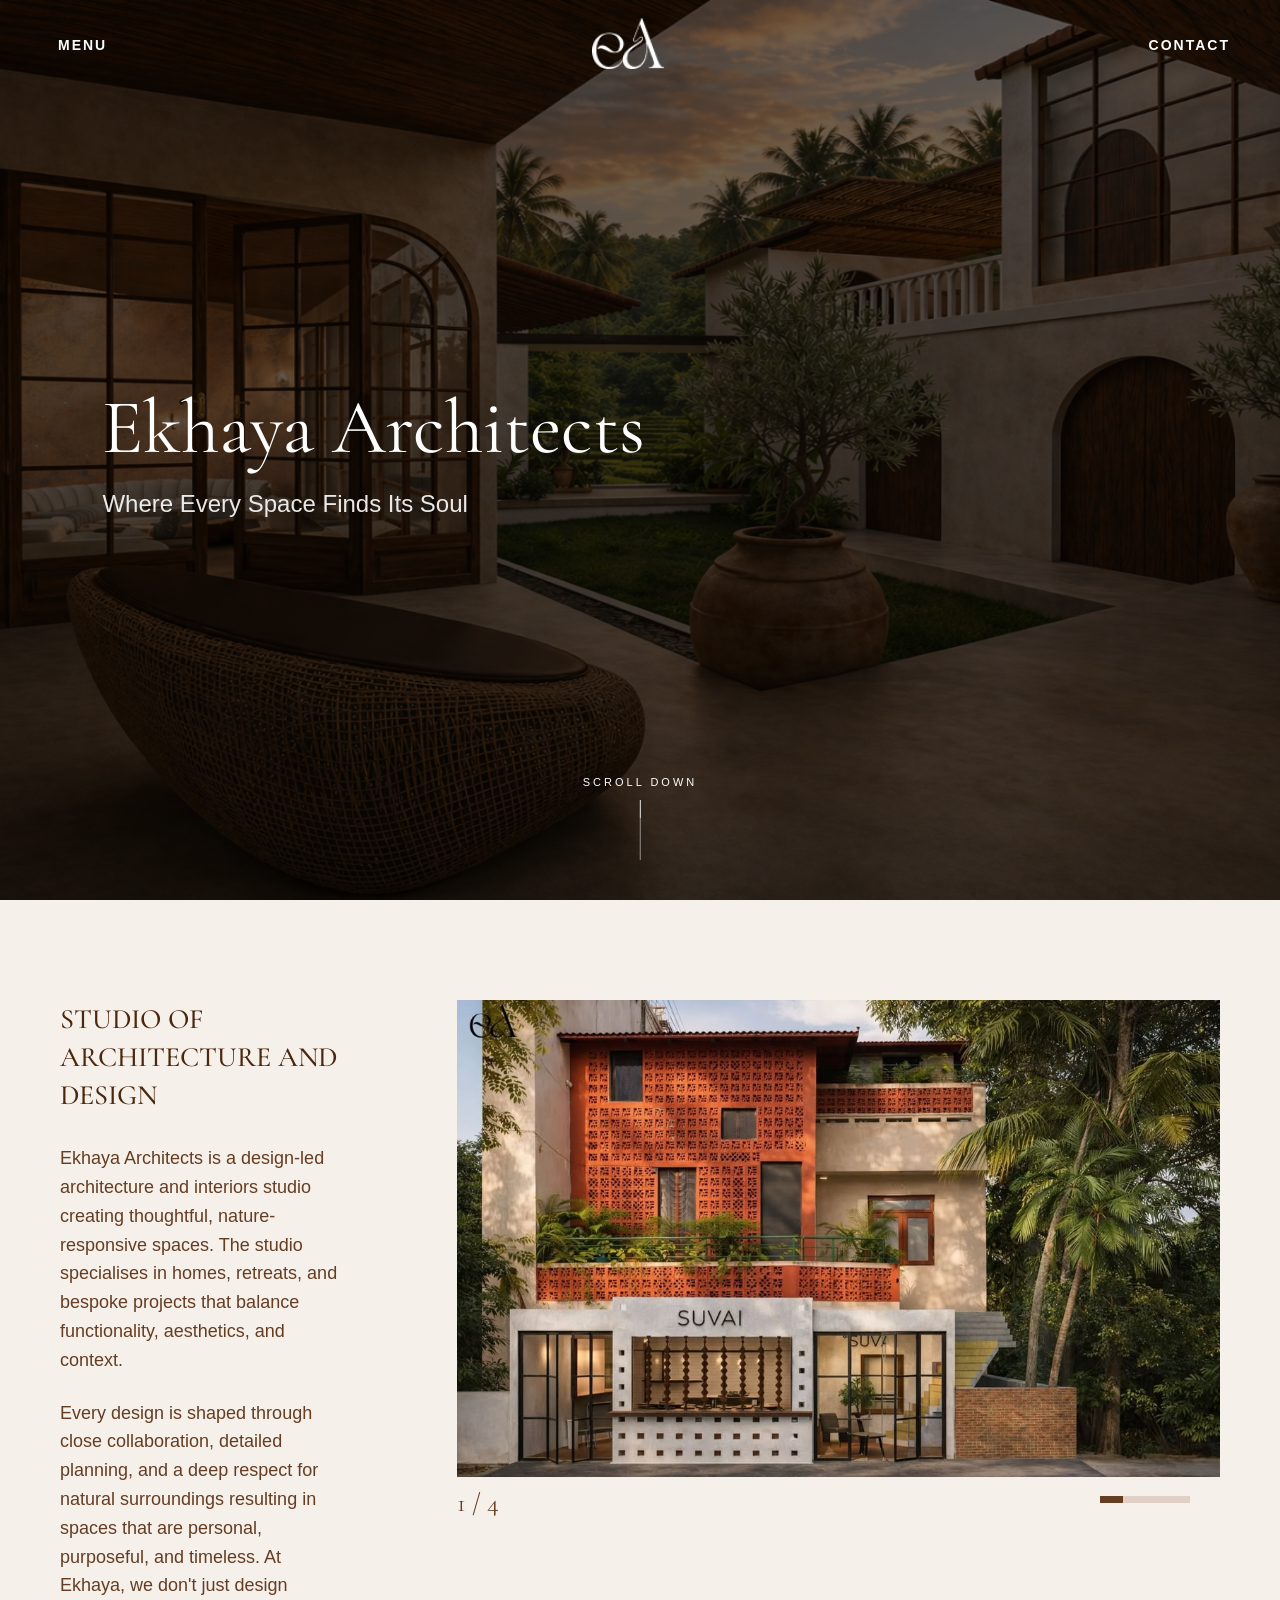
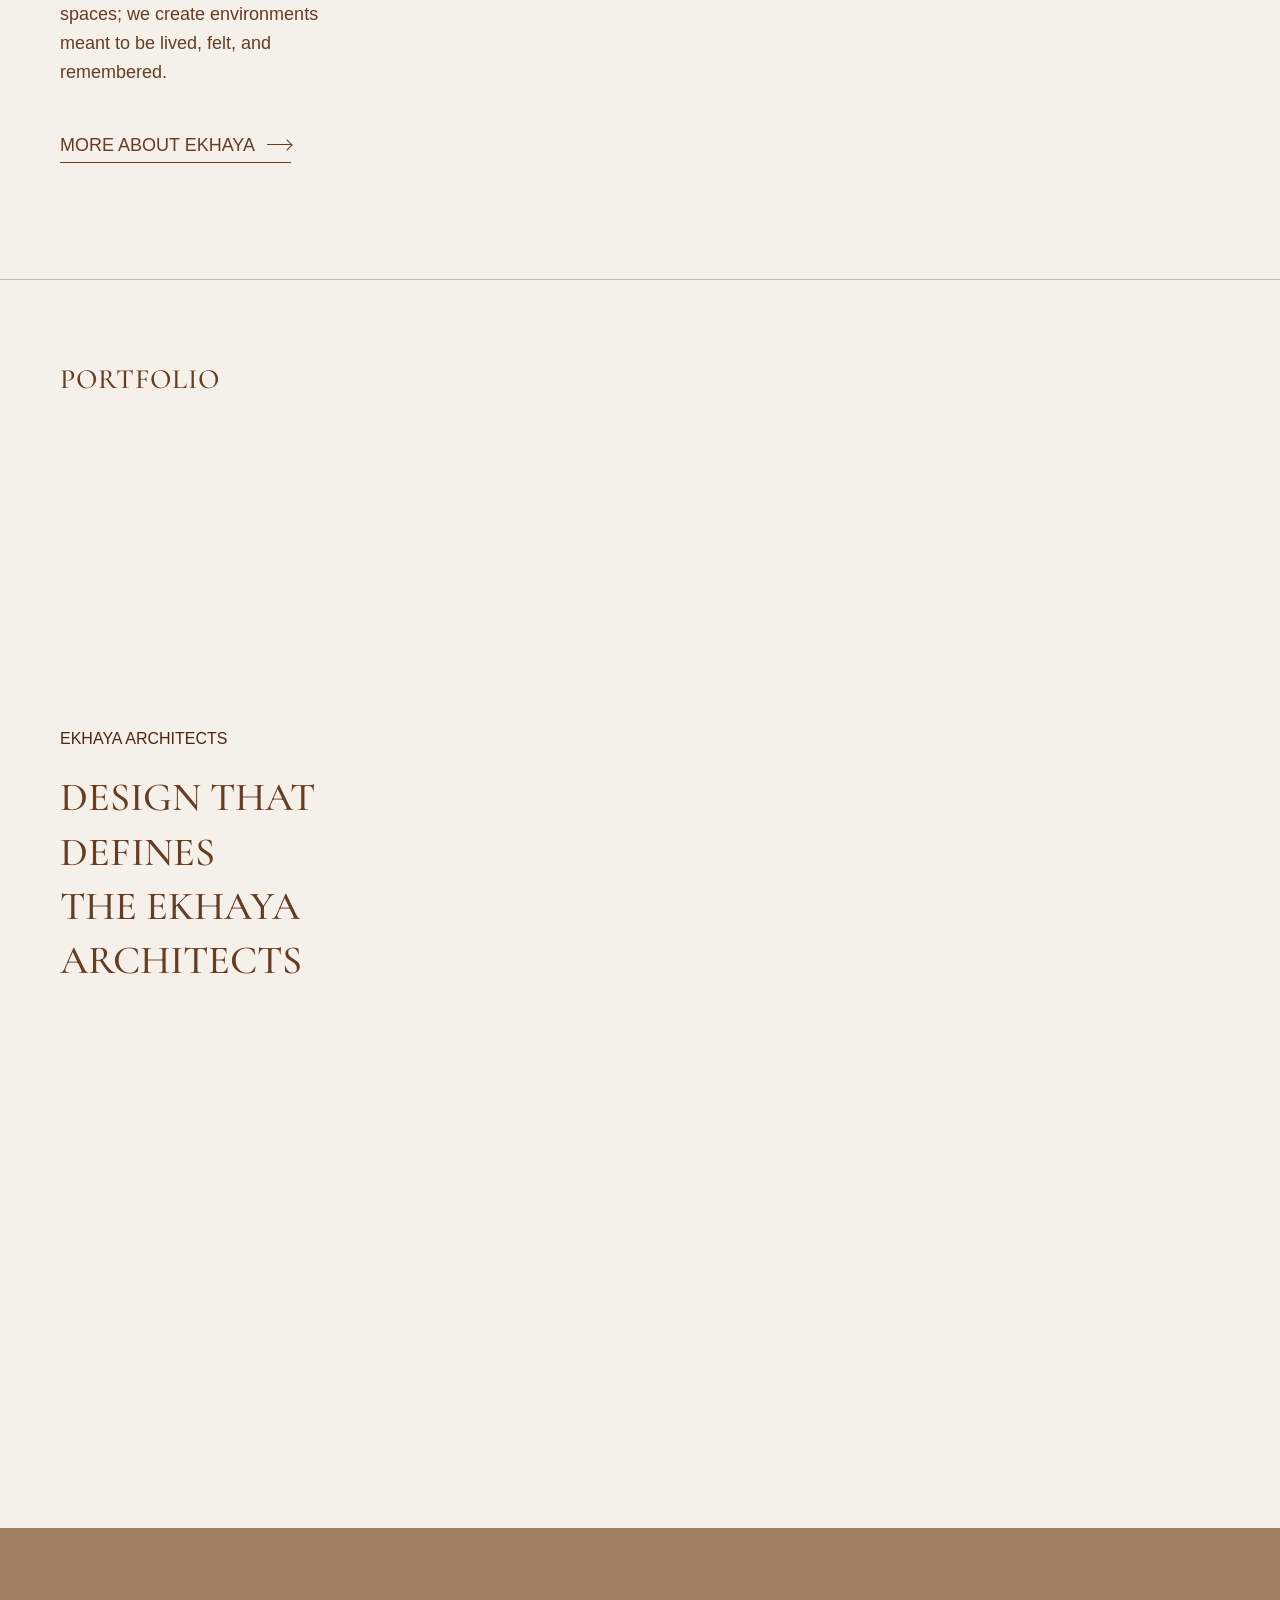
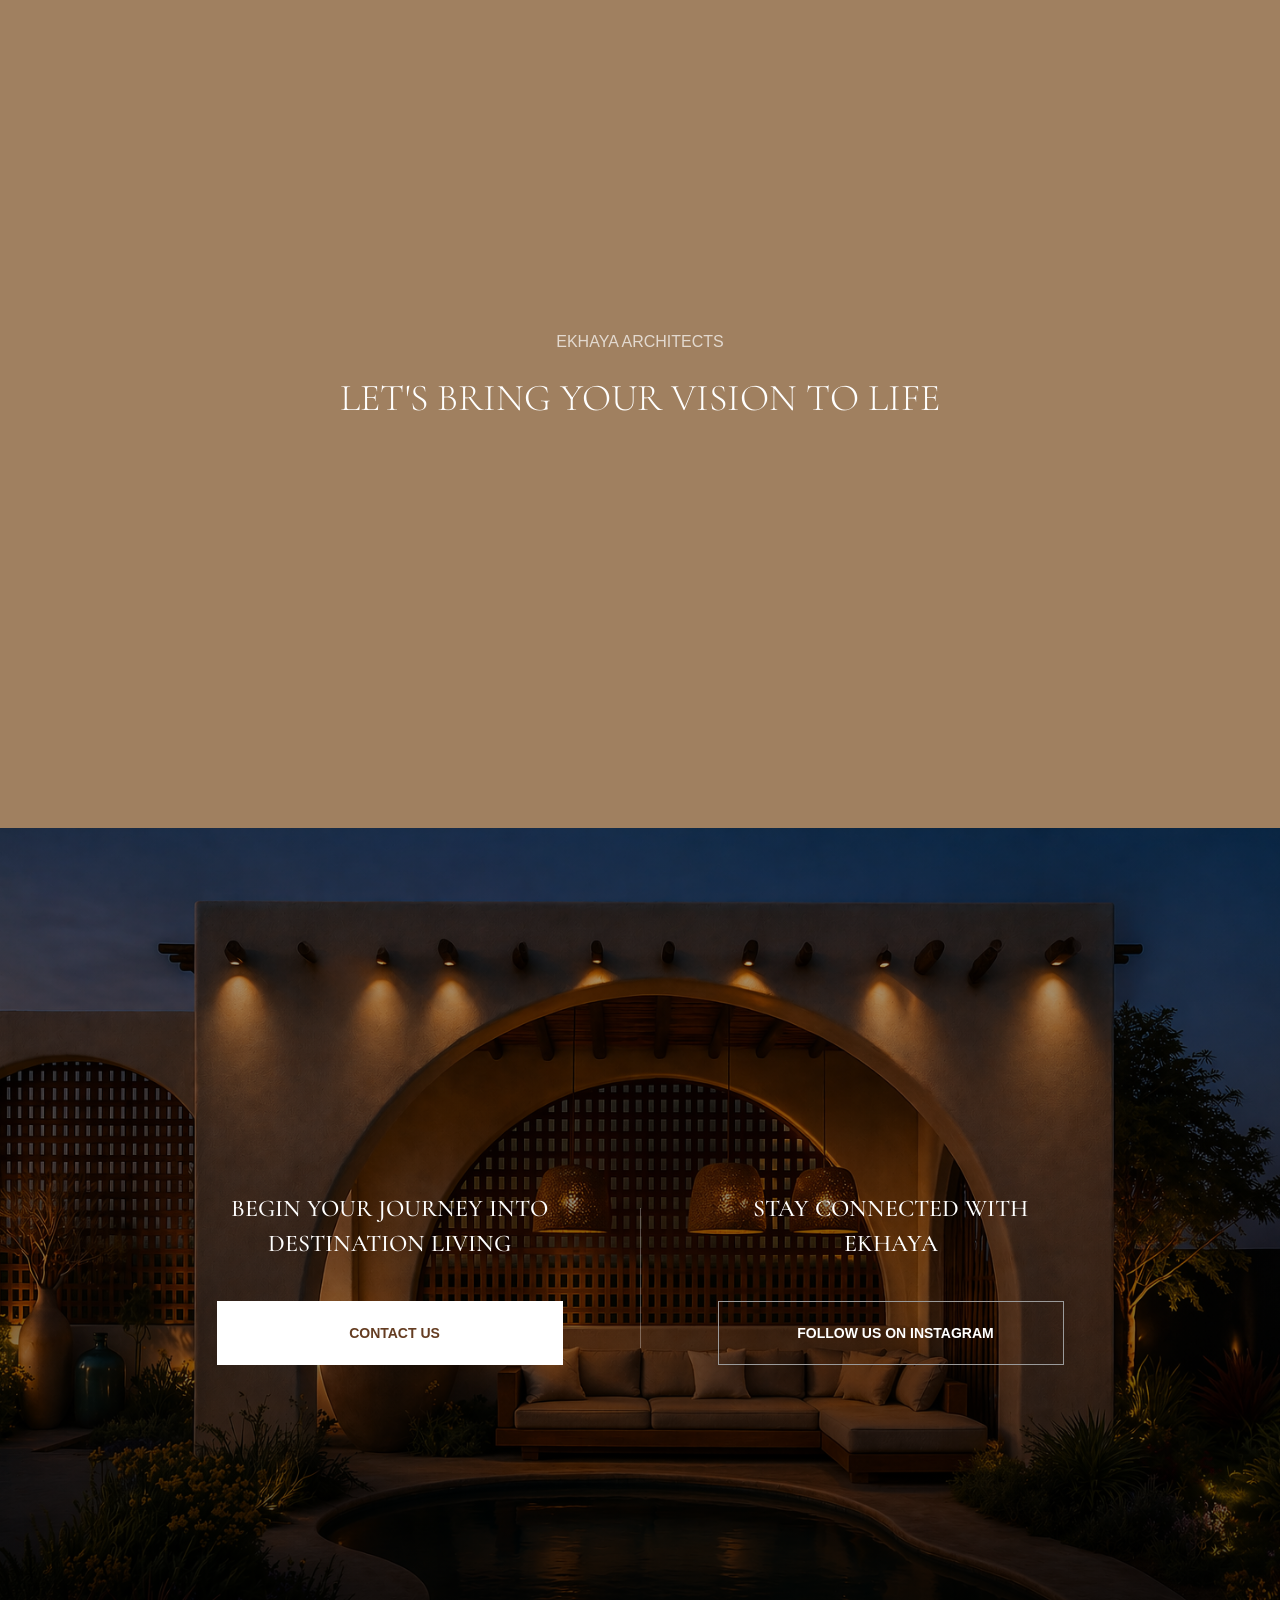
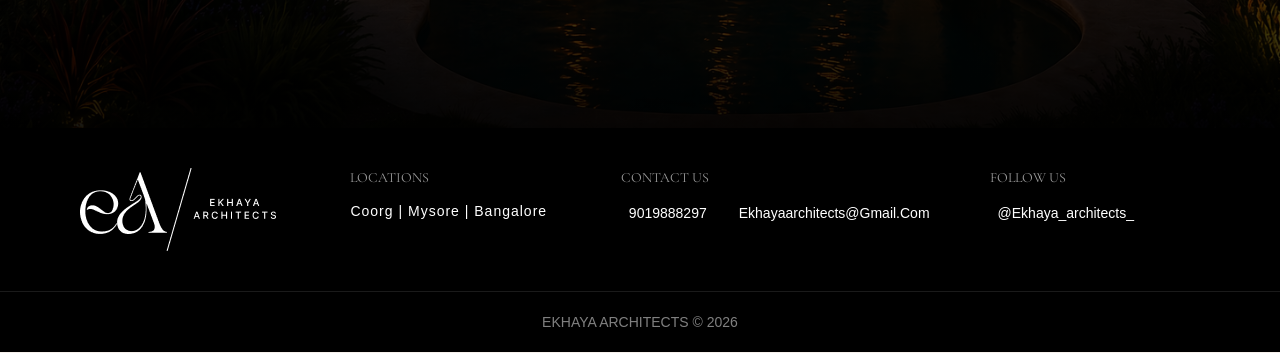
==== index.html @ 720be9b8 "QA fixes" ====
<!DOCTYPE html>
<html lang="en">
<head>
    <meta charset="UTF-8">
    <meta name="viewport" content="width=device-width, initial-scale=1.0">
    <title>Ekhaya Architects</title>
    <link rel="icon" type="image/x-icon" href="./images/favicon.ico">
    <link rel="stylesheet" href="./css/style.css">
    <link href="https://fonts.googleapis.com/css2?family=Cormorant+Garamond:wght@300;400;500;600&family=Inter:wght@300;400;500&display=swap" rel="stylesheet">
    <script src="https://cdnjs.cloudflare.com/ajax/libs/gsap/3.12.5/gsap.min.js"></script>
    <script src="https://cdnjs.cloudflare.com/ajax/libs/gsap/3.12.5/ScrollTrigger.min.js"></script>
    <link
  rel="stylesheet"
  href="https://cdn.jsdelivr.net/npm/@phosphor-icons/web@2.1.1/src/light/style.css"
/>
        <link
      rel="stylesheet"
      type="text/css"
      href="https://cdn.jsdelivr.net/npm/@phosphor-icons/web@2.1.1/src/regular/style.css"
    />
    <link
      rel="stylesheet"
      type="text/css"
      href="https://cdn.jsdelivr.net/npm/@phosphor-icons/web@2.1.1/src/fill/style.css"
    />
</head>
<body>
    <!-- Loader -->
    <div id="loader">
        <img src="./images/Logobig.png" alt="Ekhaya Architects" class="logo-main">
        <div class="loader-counter">0%</div>
    </div>

    <!-- Navbar -->
    <header class="navbar">
        <button type="button" class="menu-btn">
            <i class="ph ph-list"></i>
            MENU
        </button>
        <a href="./index.html">
        <img src="./images/Logosmall.png" alt="Ekhaya Architects" class="logo" id="navbarLogo">
        </a>
        <button type="button" class="contact-btn">
            <i class="ph ph-envelope-simple contact-icon"></i>
            <span class="contact-text">CONTACT</span>
        </button>
    </header>

    <!-- Menu panel -->
    <aside class="panel panel--menu" id="menuPanel">

        <button type="button" class="panel-close" aria-label="Close menu"><i class="ph ph-x"></i></button>
        <nav>
            <a href="index.html">Home</a>
            <a href="about.html">About</a>
            <!-- <a href="projects.html">Projects</a> -->
            <a href="services.html">Services</a> 
            <!-- <a href="#contact">Contact</a> -->
        </nav>
        <div class="menu-footer">
            <p class="menu-social">FOLLOW US ON INSTAGRAM @Ekhaya_architects_</p>
            <p class="menu-tagline">Design That Defines</p>
        </div>
    </aside>

    <!-- Section 1: Hero -->
    <section id="hero" class="hero">
        <img src="./images/bg.png" alt="" class="hero-image">
        <div class="overlay"></div>
        <div class="hero-content">
            <h1 class="hero-title">Ekhaya Architects</h1>
            <p class="hero-subtitle">
                <span class="hero-where">Where</span>
                <span class="hero-rotating-container">
                    <span class="hero-rotating-wrapper">
                        <span class="hero-rotating-text">Every Space Finds Its Soul</span>
                        <span class="hero-rotating-text">Nature Meets Design</span>
                        <span class="hero-rotating-text">Function Inspires Beauty</span>
                        <span class="hero-rotating-text">Every Space Finds Its Soul</span>
                    </span>
                </span>
            </p>
        </div>
        <div class="scroll-down">
            <span>SCROLL DOWN</span>
            <div class="scroll-line"></div>
        </div>
    </section>

    <!-- Section 2: About / Studio -->
    <section id="about" class="about-section">
        <div class="about-container">
            <div class="about-left">
                <span class="section-label">Studio of Architecture and Design</span>
                <p class="about-text">
                    Ekhaya Architects is a design-led architecture and interiors studio creating thoughtful, nature-responsive spaces. The studio specialises in homes, retreats, and bespoke projects that balance functionality, aesthetics, and context.
                </p>
                <p class="about-text">
                    Every design is shaped through close collaboration, detailed planning, and a deep respect for natural surroundings resulting in spaces that are personal, purposeful, and timeless. At Ekhaya, we don't just design spaces; we create environments meant to be lived, felt, and remembered.
                </p>
                <a href="./about.html" class="about-link">
                    More About Ekhaya
                    <span class="arrow"></span>
                </a>
            </div>
            <div class="about-right">
                <section class="gallery">

    <div class="gallery-container">

        <button class="gallery-btn prev">
        <i class="ph ph-arrow-left"></i>
        </button>

        <div class="gallery-track">

            <img src="./images/studio.jpg" class="gallery-image active">

            <img src="./images/hatti.png" class="gallery-image">

            <img src="./images/river.png" class="gallery-image">

            <img src="./images/bg.png" class="gallery-image">

        </div>

        <button class="gallery-btn next">
        <i class="ph ph-arrow-right"></i>
        </button>

        <div class="gallery-counter">

            <span id="current">1</span>

            /

            <span id="total">4</span>

        </div>

        <div class="gallery-progress">

            <div class="gallery-progress-bar"></div>

        </div>

    </div>

</section>
            </div>
        </div>
    </section>

    <!-- Section 3: Portfolio -->
    <section class="portfolio-section" id="portfolio">
        <div class="portfolio-header">
            <h2 class="portfolio-title">PORTFOLIO</h2>
            <div class="portfolio-filters">
                <label class="filter-option">
                    <input type="radio" name="category" value="architecture" checked>
                    <span class="radio-circle"></span>
                    <span>ARCHITECTURE</span>
                </label>
                <label class="filter-option">
                    <input type="radio" name="category" value="interior">
                    <span class="radio-circle"></span>
                    <span>INTERIOR DESIGN</span>
                </label>
            </div>
        </div>

        <!-- Desktop Layout -->
        <div class="portfolio-layout" id="portfolioDesktop">
            <div class="portfolio-list" id="portfolioList">
                <!-- Projects injected via JS -->
            </div>
        </div>

        <!-- Mobile Carousel -->
        <div class="portfolio-carousel" id="portfolioCarousel">
            <div class="portfolio-carousel-container">
                <button class="portfolio-carousel-btn prev" id="portfolioPrev">&#8592;</button>
                <button class="portfolio-carousel-btn next" id="portfolioNext">&#8594;</button>
                <div class="portfolio-carousel-track" id="portfolioTrack">
                    <!-- Project images injected via JS -->
                </div>
                <!-- Counter and progress on image bottom -->
                <div class="portfolio-carousel-overlay">
                    <span class="portfolio-carousel-counter-img" id="portfolioCounterOverlay">1 / 4</span>
                    <div class="portfolio-carousel-progress-img">
                        <div class="portfolio-carousel-progress-fill" id="portfolioProgressFill"></div>
                    </div>
                </div>
            </div>

            <div class="portfolio-carousel-nav" id="portfolioCarouselNav">
                <span class="portfolio-carousel-num" id="portfolioCurrentNum">01.</span>
                <span class="portfolio-carousel-name" id="portfolioCurrentName">PROJECT GINGER</span>
                <a href="#" class="portfolio-carousel-arrow" id="portfolioDetailLink">&#8594;</a>
            </div>
        </div>
    </section>

    <!-- Desktop Center Image Preview -->
    <div class="portfolio-preview" id="portfolioPreview">
        <img src="" alt="">
    </div>


    <!-- Section 5: Team / Design That Defines -->
    <section id="team" class="team-section">
        <div class="team-container">
            <div class="team-video">
                <video id="teamVideo" loop playsinline>
                    <source src="./images/EA WORK DAY.mp4" type="video/mp4">
                </video>
            </div>
            <div class="team-content">
                <span class="section-label-small">Ekhaya Architects</span>
                <h2 class="team-title">Design That Defines<br>The Ekhaya Architects</h2>
            </div>
        </div>
    </section>

    <!-- Section 6: CTA Section -->
    <div class="cta-wrap" data-scroll-section style="background-color: rgb(160, 128, 96)">
        <section id="cta" class="cta-section" data-scroll data-scroll-speed="2">
            <div class="cta-container">
                <span class="cta-label">EKHAYA ARCHITECTS</span>
                <h2 class="cta-title">Let's Bring Your Vision to Life</h2>
            </div>
        </section>
    </div>

    <!-- Section 7: Footer / Contact -->
    <section id="contact" class="footer-section">
        <div class="footer-hero">
            <img src="./images/footerbg.png" alt="" class="footer-bg">
            <div class="footer-overlay"></div>
            <div class="footer-content">
                <div class="footer-cta-left">
                    <p>BEGIN YOUR JOURNEY INTO DESTINATION LIVING</p>
                    <button class="footer-btn footer-btn--light contact-trigger"><i class="ph ph-phone"></i>CONTACT US</button>
                </div>
                <div class="footer-separator"></div>
                <div class="footer-cta-right">
                    <p>STAY CONNECTED WITH <br>EKHAYA</p>
                    <a href="https://instagram.com" target="_blank" class="footer-btn footer-btn--outline">
                    <i class="ph ph-instagram-logo"></i> FOLLOW US ON INSTAGRAM
                    </a>
                </div>
            </div>
        </div>
        <div class="footer-info">
            <div class="footer-logo">
                <img src="./images/footer-logo.png" alt="Ekhaya Architects">
            </div>
            <div class="footer-locations">
                <span class="footer-label">LOCATIONS</span>
                <p>Coorg | Mysore | Bangalore</p>
            </div>
            <div class="footer-contact">
                <span class="footer-label">CONTACT US</span>
                <div class="contact-details">
                    <p><i class="ph ph-phone"></i> 9019888297</p>
                    <p><i class="ph ph-mailbox"></i> Ekhayaarchitects@Gmail.Com</p>
                </div>
            </div>
            <div class="footer-social">
                <span class="footer-label">FOLLOW US</span>
                <a href="https://instagram.com" target="_blank"><i class="ph ph-instagram-logo"></i>@Ekhaya_architects_</a>
            </div>
        </div>
        <div class="footer-bottom">
            <p>EKHAYA ARCHITECTS © 2026</p>
        </div>
    </section>

    <!-- Back to Top Button -->
    <button id="backToTop" class="back-to-top" aria-label="Back to top">
        <svg width="20" height="20" viewBox="0 0 24 24" fill="none" stroke="currentColor" stroke-width="2">
            <path d="M18 15l-6-6-6 6"/>
        </svg>
    </button>

    <!-- Contact panel -->
    <aside class="panel panel--contact" id="contactPanel">
        <div class="contact-header">
            <h2>LET'S TALK?</h2>
            <button type="button" class="panel-close" aria-label="Close contact form">✕</button>
        </div>

        <a href="https://wa.me/919018888297" class="btn btn--whatsapp" target="_blank" rel="noopener noreferrer">
            <svg width="20" height="20" viewBox="0 0 24 24" fill="currentColor" aria-hidden="true">
                <path d="M17.472 14.382c-.297-.149-1.758-.867-2.03-.967-.273-.099-.471-.148-.67.15-.197.297-.767.966-.94 1.164-.173.199-.347.223-.644.075-.297-.15-1.255-.463-2.39-1.475-.883-.788-1.48-1.761-1.653-2.059-.173-.297-.018-.458.13-.606.134-.133.298-.347.446-.52.149-.174.198-.298.298-.497.099-.198.05-.371-.025-.52-.075-.149-.669-1.612-.916-2.207-.242-.579-.487-.5-.669-.51-.173-.008-.371-.01-.57-.01-.198 0-.52.074-.792.372-.272.297-1.04 1.016-1.04 2.479 0 1.462 1.065 2.875 1.213 3.074.149.198 2.096 3.2 5.077 4.487.709.306 1.262.489 1.694.625.712.227 1.36.195 1.871.118.571-.085 1.758-.719 2.006-1.413.248-.694.248-1.289.173-1.413-.074-.124-.272-.198-.57-.347m-5.421 7.403h-.004a9.87 9.87 0 01-5.031-1.378l-.361-.214-3.741.982.998-3.648-.235-.374a9.86 9.86 0 01-1.51-5.26c.001-5.45 4.436-9.884 9.888-9.884 2.64 0 5.122 1.03 6.988 2.898a9.825 9.825 0 012.893 6.994c-.003 5.45-4.435 9.884-9.885 9.884m8.413-18.297A11.815 11.815 0 0012.05 0C5.495 0 .16 5.335.157 11.892c0 2.096.547 4.142 1.588 5.945L.057 24l6.305-1.654a11.882 11.882 0 005.683 1.448h.005c6.554 0 11.89-5.335 11.893-11.893a11.821 11.821 0 00-3.48-8.413z"/>
            </svg>
            CONNECT ON WHATSAPP
        </a>

        <div class="or-divider"><span>or</span></div>

        <form id="contactForm">
            <div class="form-row form-row--2">
                <div class="form-field">
                    <label for="name">NAME<span class="required">*</span></label>
                    <input type="text" id="name" name="name" placeholder="ENTER YOUR NAME HERE" required>
                </div>
                <div class="form-field">
                    <label for="phone">PHONE<span class="required">*</span></label>
                    <div class="phone-input">
                        <span class="phone-code">+91</span>
                        <input type="tel" id="phone" name="phone" placeholder="ENTER HERE" required>
                    </div>
                    <p class="spam-note">Don't worry we don't spam</p>
                </div>
            </div>

            <div class="form-row form-row--2">
                <div class="form-field">
                    <label for="service">SELECT SERVICE<span class="required">*</span></label>
                    <select id="service" name="service" required>
                        <option value="">SELECT</option>
                        <option value="Interior Design">Interior Design</option>
                        <option value="Exterior Design">Exterior Design</option>
                        <option value="Both">Both</option>
                    </select>
                </div>
                <div class="form-field">
                    <label for="activity">ACTIVITY<span class="required">*</span></label>
                    <select id="activity" name="activity" required>
                        <option value="">SELECT</option>
                        <option value="New">New</option>
                        <option value="Renovation">Renovation</option>
                        <option value="Both">Both</option>
                    </select>
                </div>
            </div>

            <div class="form-field">
                <label for="email">EMAIL</label>
                <input type="email" id="email" name="email" placeholder="ENTER HERE">
            </div>

            <div class="form-field">
                <label for="comment">COMMENT <span class="optional">(OPTIONAL)</span></label>
                <textarea id="comment" name="comment" placeholder="ENTER HERE" rows="4"></textarea>
            </div>

            <button type="submit" class="btn btn--submit">
                SEND REQUEST <span aria-hidden="true">→</span>
            </button>
        </form>

        <div class="privacy-notice">
            <svg width="16" height="16" viewBox="0 0 24 24" fill="none" stroke="currentColor" stroke-width="2" aria-hidden="true">
                <rect x="3" y="11" width="18" height="11" rx="2" ry="2"/>
                <path d="M7 11V7a5 5 0 0 1 10 0v4"/>
            </svg>
            <div>
                <strong>YOUR PRIVACY MATTERS</strong>
                <p>The Information You Share Will Only Be Used To Respond To Your Inquiry And Understand Your Project Requirements.</p>
            </div>
        </div>
    </aside>

    <script src="./js/main.js"></script>
</body>
</html>
---- css/style.css ----
/* =============================================
   Variables
   ============================================= */
:root {
    --color-bg: #f6f0eb;
    --color-bg-alt: #f0e6de;
    --color-contact-bg: #fdf0e9;
    --color-brown: #653d22;
    --color-brown-dark: #653d22;
    --color-brown-muted: #9a8578;
    --color-brown-light: #4B270D;
    --color-text-muted: #716965;
    --color-text-soft: #653d22;
    --color-border: #c8b8ad;
    --color-border-light: #e0d0c5;
    --color-accent: #c45c3a;
    --color-white: #fff;
    --color-cta-bg: #a08060;

    --font-serif: 'Cormorant Garamond', serif;
    --font-sans: 'DM Sans', sans-serif;

    --panel-width-menu: 325px;
    --panel-width-contact: 640px;
    --panel-z: 1000;
    --transition-panel: 0.7s cubic-bezier(0.16, 1, 0.3, 1);
    --transition-smooth: 0.6s cubic-bezier(0.16, 1, 0.3, 1);
}

/* =============================================
   Base
   ============================================= */
*,
*::before,
*::after {
    margin: 0;
    padding: 0;
    box-sizing: border-box;
}

html {
    scroll-behavior: smooth;
}

body {
    background: var(--color-bg);
    overflow-x: hidden;
    font-family: var(--font-sans);
    color: var(--color-brown);
}

button {
    font: inherit;
    background: none;
    border: none;
    cursor: pointer;
}

a {
    text-decoration: none;
    color: inherit;
}

/* =============================================
   Loader
   ============================================= */
#loader {
    position: fixed;
    inset: 0;
    z-index: 9999;
    display: flex;
    justify-content: center;
    align-items: center;
    background: var(--color-bg);
    transition: opacity 0.5s ease;
}

.logo-main {
    width: auto;
    width: clamp(140px, 24vw, 320px);
    height: auto;
}

.loader-counter {
    position: absolute;
    left: 50%;
    font-size: clamp(14px, 2vw, 22px);
    bottom: clamp(20px, 4vw, 40px);
    letter-spacing: 1px;
    transform: translateX(-50%);
    font-family: var(--font-sans);
    color: var(--color-brown);
}
@media (min-width:1600px){

    .logo-main{
        max-width:380px;
    }

    .loader-counter{
        font-size:24px;
        bottom:50px;
    }

}


/* ==========================
   Laptop
========================== */

@media (max-width:1200px){

    .logo-main{
        width:28vw;
        max-width:280px;
    }

    .loader-counter{
        font-size:20px;
        bottom:35px;
    }

}


/* ==========================
   Tablet
========================== */

@media (max-width:992px){

    .logo-main{
        width:34vw;
        max-width:240px;
    }

    .loader-counter{
        font-size:18px;
        bottom:30px;
    }

}


/* ==========================
   Mobile Landscape
========================== */

@media (max-width:768px){

    .logo-main{
        width:42vw;
        max-width:200px;
        min-width:140px;
    }

    .loader-counter{
        font-size:17px;
        bottom:28px;
    }

}


/* ==========================
   Mobile Portrait
========================== */

@media (max-width:576px){

    .logo-main{
        width:52vw;
        max-width:180px;
        min-width:120px;
    }

    .loader-counter{
        font-size:16px;
        bottom:24px;
    }

}


/* ==========================
   Small Phones
========================== */

@media (max-width:380px){

    .logo-main{
        width:60vw;
        max-width:160px;
    }

    .loader-counter{
        font-size:14px;
        bottom:20px;
        letter-spacing:1px;
    }

}
/* =============================================
   Navbar
   ============================================= */
.navbar {
    position: fixed;
    top: 0;
    left: 0;
    z-index: 100;
    width: 100%;
    padding: 25px 60px;
    display: flex;
    justify-content: space-between;
    align-items: center;
    transition: all 0.4s ease;
}

/* Navbar height variable for section calculations */
:root {
    --navbar-height: 80px;
}

.navbar.scrolled {
    background: rgba(246, 240, 235, 0.95);
    backdrop-filter: blur(10px);
    -webkit-backdrop-filter: blur(10px);
    padding: 15px 60px;
    box-shadow: 0 2px 20px rgba(0, 0, 0, 0.05);
}

.navbar.scrolled .menu-btn,
.navbar.scrolled .contact-btn {
    color: var(--color-brown);
}

/* Improved button touch targets for mobile */
.menu-btn:active,
.contact-btn:active {
    transform: scale(0.95);
    transition: transform 0.1s ease;
}

.menu-btn,
.contact-btn {
    color: var(--color-white);
    font-size: 14px;
    letter-spacing: 2px;
    white-space: nowrap;
    line-height: 100%;
    letter-spacing: 10.6%;
    transition: color 0.3s ease;
    font-weight: 700;
    display: flex;
    align-items: center;
    gap: 8px;
}

.menu-icon,
.contact-icon {
    display: none;
    font-size: 20px;
    vertical-align: middle;
}

.logo {
    width: 80px;
    max-width: 22vw;
    height: auto;
    transition: transform 0.3s ease;
}

.logo:hover {
    transform: scale(1.05);
}

/* ==========================================================
   Laptop (1400px)
========================================================== */

@media (max-width:1400px){

    .navbar{
        padding:18px 50px;
    }

    .navbar.scrolled{
        padding:15px 50px;
    }

    .logo{
        width:72px;
    }
}

/* ==========================================================
   Small Laptop (1200px)
========================================================== */

@media (max-width:1200px){

    .navbar{
        padding:18px 40px;
    }

    .navbar.scrolled{
        padding:14px 40px;
    }

    .menu-btn,
    .contact-btn{
        font-size:13px;
        letter-spacing:1.5px;
    }

    .logo{
        width:68px;
    }

}

/* ==========================================================
   Tablet
========================================================== */

@media (max-width:992px){

    :root{
        --navbar-height:70px;
    }

    .navbar{
        padding:16px 28px;
    }

    .navbar.scrolled{
        padding:12px 28px;
    }

    .menu-btn,
    .contact-btn{
        font-size:12px;
        letter-spacing:1px;
    }

    .logo{
        width:60px;
    }

}

/* ==========================================================
   Mobile
========================================================== */

@media (max-width:767px){

    :root{
        --navbar-height:60px;
    }

    .navbar{
        padding:16px 20px;
        background: transparent;
        width: 100%;
        left: 0;
        right: 0;
        display: flex;
        justify-content: space-between;
        align-items: center;
    }

    .navbar.scrolled{
        padding:16px 20px;
        background: rgba(255, 255, 255, 0.98) !important;
        backdrop-filter: blur(10px);
        -webkit-backdrop-filter: blur(10px);
        box-shadow: 0 2px 20px rgba(0, 0, 0, 0.08);
    }

    .navbar.scrolled .menu-btn,
    .navbar.scrolled .contact-btn{
        color: var(--color-brown);
    }

    .menu-btn,
    .contact-btn{
        font-size:12px;
        letter-spacing:2px;
        font-weight: 500;
        gap: 8px;
        text-transform: uppercase;
        display: flex;
        align-items: center;
        padding: 8px;
    }

    /* Show hamburger icon on mobile */
    .menu-icon {
        display: inline-block;
        font-size: 20px;
    }

    .logo{
        width:48px;
        max-width: 48px;
        flex-shrink: 0;
    }

    /* Hero mobile styles */
    .hero {
        height: 100vh;
        height: 100dvh;
        min-height: 100vh;
        min-height: 100dvh;
    }

    .hero-content {
        position: absolute;
        left: 8%;
        top: 50%;
        transform: translateY(-50%);
        text-align: left;
        padding: 0;
        width: 84%;
        max-width: none;
        display: flex;
        flex-direction: column;
        align-items: flex-start;
        justify-content: center;
    }

    .hero-title {
        font-size: clamp(2rem, 9vw, 3rem);
        color: var(--color-white);
        line-height: 1.15;
        margin-bottom: 16px;
        text-align: left;
        width: 100%;
        font-family: var(--font-serif);
        font-weight: 400;
        letter-spacing: 0;
    }

    .hero-subtitle {
        font-size: clamp(13px, 3.5vw, 15px);
        color: var(--color-white);
        opacity: 0.9;
        display: block;
        text-align: left;
        width: 100%;
        letter-spacing: 1px;
    }

    .hero-where {
        display: inline;
        text-align: left;
    }

    .hero-rotating-container {
        height: 1.3em;
        display: inline-block;
        vertical-align: bottom;
    }

    .scroll-down {
        display: flex;
        bottom: 32px;
    }

    .scroll-down span {
        font-size: 10px;
        letter-spacing: 3px;
    }

    .scroll-line {
        height: 40px;
    }

}

/* ==========================================================
   Small Mobile
========================================================== */

@media (max-width:576px){

    :root{
        --navbar-height:60px;
    }

    .navbar{
        padding:12px 16px;
    }

    .navbar.scrolled{
        padding:10px 16px;
    }

    .menu-btn,
    .contact-btn{
        font-size:10px;
        letter-spacing:.8px;
    }

    .logo{
        width:46px;
    }

}

/* ==========================================================
   Extra Small Devices
========================================================== */

@media (max-width:480px){

    .navbar{
        padding:12px 16px;
    }

    .navbar.scrolled{
        padding:10px 16px;
    }

    .menu-btn,
    .contact-btn{
        font-size: 12px;
        letter-spacing: 1px;
        gap: 4px;
    }

    .logo{
        width: 40px;
    }

}

@media (max-width:400px){

    .navbar{
        padding:10px 12px;
    }

    .navbar.scrolled{
        padding:8px 12px;
    }

    .menu-btn,
    .contact-btn{
        font-size: 10px;
        letter-spacing: 0.5px;
        gap: 4px;
    }

    .logo{
        width: 36px;
    }

}

/* Show icons only on very small screens */
@media (max-width:360px){
    .menu-text,
    .contact-text {
        display: none;
    }

    .menu-icon,
    .contact-icon {
        display: inline-block;
        font-size: 22px;
    }

    .menu-btn,
    .contact-btn {
        padding: 8px;
    }
}
/* =============================================
   Hero Section
   ============================================= */
.hero {
    position: relative;
    height: 100vh;
    height: 100dvh;
    min-height: 600px;
    overflow: hidden;
}

/* Ensure scroll targets account for fixed navbar */
html {
    scroll-padding-top: calc(var(--navbar-height) + 20px);
    scroll-behavior: smooth;
}

.hero-image {
    width: 100%;
    height: 100%;
    object-fit: cover;
    transform: scale(1.1);
}

.overlay {
    position: absolute;
    inset: 0;
    background: linear-gradient(rgba(0, 0, 0, 0.25), rgba(0, 0, 0, 0.55));
}

.hero-content {
    position: absolute;
    top: 50%;
    left: 8%;
    z-index: 2;
    transform: translateY(-50%);
}

.hero-title {
    color: var(--color-white);
    font-family: var(--font-serif);
    font-size: clamp(3rem, 6vw, 6rem);
    font-weight: 400;
    letter-spacing: 0%;
    line-height: 115%;
}

.hero-subtitle {
    margin-top: 15px;
    color: var(--color-white);
    font-size: clamp(1rem, 2vw, 1.5rem);
    font-weight: 300;
    opacity: 0.9;
    letter-spacing: 1.6%;
    line-height: 100%;
}

.hero-where {
    display: inline;
}

.hero-rotating-container {
    display: inline-block;
    height: 1.2em;
    overflow: hidden;
    vertical-align: bottom;
    position: relative;
    top: 0.1em;
}

.hero-rotating-wrapper {
    display: flex;
    flex-direction: column;
    align-items: flex-start;
    animation: slot-machine-scroll 6s infinite ease-in-out;
}

.hero-rotating-text {
    display: block;
    height: 1.2em;
    line-height: 1.2em;
    color: var(--color-white);
    font-size: inherit;
    font-weight: inherit;
    letter-spacing: inherit;
    white-space: nowrap;
}

@keyframes slot-machine-scroll {
    0% {
        transform: translateY(0);
    }
    28% {
        transform: translateY(0);
    }
    33% {
        transform: translateY(-1.2em);
    }
    61% {
        transform: translateY(-1.2em);
    }
    66% {
        transform: translateY(-2.4em);
    }
    94% {
        transform: translateY(-2.4em);
    }
    97% {
        transform: translateY(-3.6em);
    }
    100% {
        transform: translateY(-3.6em);
    }
}

.scroll-down {
    position: absolute;
    bottom: 40px;
    left: 50%;
    z-index: 2;
    transform: translateX(-50%);
    display: flex;
    flex-direction: column;
    align-items: center;
    gap: 12px;
    color: var(--color-white);
    font-size: 11px;
    letter-spacing: 3px;
    cursor: pointer;
}

.scroll-line {
    width: 1px;
    height: 60px;
    background: rgba(255, 255, 255, 0.5);
    position: relative;
    overflow: hidden;
}

.scroll-line::after {
    content: '';
    position: absolute;
    top: 0;
    left: 0;
    width: 100%;
    height: 30%;
    background: var(--color-white);
    animation: scrollLine 1.5s ease-in-out infinite;
}

@keyframes scrollLine {
    0% { transform: translateY(-100%); }
    50%, 100% { transform: translateY(250%); }
}

/* =============================================
   About Section
   ============================================= */
.about-section {
    min-height: calc(100vh - var(--navbar-height));
    height: auto;
    padding: 100px 60px 120px;
    background: var(--color-bg);
    position: relative;
    display: flex;
    align-items: center;
    border-bottom: 1px solid var(--color-border);
}

/* Add scroll margin for anchor links */
#about {
    scroll-margin-top: var(--navbar-height);
}

.about-container {
    display: grid;
    grid-template-columns: 1fr 3fr;
    gap: 30px;
    align-items: start;
}

.about-left {
    /* padding-top: 40px; */
}

.section-label {
    display: block;
    font-size: 28px;
    letter-spacing: 0;
    line-height: 136%;
    font-family: var(--font-serif);
    text-transform: uppercase;
    color: var(--color-brown-light);
    margin-bottom: 30px;
    font-weight: 500;
}

.about-text {
    font-size: 18px;
    line-height: 160%;
    letter-spacing: 0;
    color: var(--color-text-soft);
    margin-bottom: 24px;
    font-weight: 300;
}

.about-link {
    display: inline-flex;
    align-items: center;
    gap: 12px;
    margin-top: 20px;
    font-size: 18px;
    line-height: 160%;
    letter-spacing: 0;
    text-transform: uppercase;
    color: var(--color-brown);
    font-weight: 300;
    position: relative;
    transition: color 0.3s ease;
}

.about-link::after {
    content: '';
    position: absolute;
    bottom: -4px;
    left: 0;
    width: 100%;
    height: 1px;
    background: var(--color-brown);
    transform: scaleX(1);
    transform-origin: right;
    transition: transform 0.4s ease;
}

.about-link:hover::after {
    transform: scaleX(0);
    transform-origin: left;
}

.arrow {
    display: inline-block;
    width: 24px;
    height: 1px;
    background: var(--color-brown);
    position: relative;
    transition: width 0.3s ease;
}

.arrow::after {
    content: '';
    position: absolute;
    right: 0;
    top: -3px;
    width: 8px;
    height: 8px;
    border-top: 1px solid var(--color-brown);
    border-right: 1px solid var(--color-brown);
    transform: rotate(45deg);
}

.about-link:hover .arrow {
    width: 32px;
}

.about-right {
    position: relative;
}

/* =============================================
   Portfolio Section - Match Reference
   ============================================= */
.portfolio-section {
    padding: 80px 60px;
    background: var(--color-bg);
    /* border-bottom: 1px solid var(--color-border) */
}

.portfolio-header {
    margin-bottom: 50px;
}

.portfolio-title {
    font-family: var(--font-serif);
    font-size: 28px;
    font-weight: 500;
    letter-spacing: 0;
    line-height: 136%;
    color: var(--color-brown);
    letter-spacing: 1px;
    margin-bottom: 25px;
}

.portfolio-filters {
    display: none;
    gap: 25px;
}

.filter-option {
    display: flex;
    align-items: center;
    gap: 10px;
    cursor: pointer;
    font-size: 13px;
    letter-spacing: 1.5px;
    text-transform: uppercase;
    color: var(--color-brown);
}

.filter-option input {
    display: none;
}

.radio-circle {
    width: 16px;
    height: 16px;
    border: 2px solid var(--color-brown);
    border-radius: 50%;
    display: flex;
    align-items: center;
    justify-content: center;
}

.filter-option input:checked + .radio-circle::after {
    content: '';
    width: 8px;
    height: 8px;
    background: var(--color-brown);
    border-radius: 50%;
}

/* Portfolio Layout - Match Reference Image */
.portfolio-layout {
    display: grid;
    grid-template-columns: 280px 1fr 200px;
    gap: 0;
    align-items: start;
}

.portfolio-carousel {
    display: none;
}

/* Full Width Project List */
.portfolio-list {
    display: flex;
    flex-direction: column;
    grid-column: 1 / -1;
}

.project-row {
    display: grid;
    grid-template-columns: 60px 1fr 1fr 75px;
    align-items: center;
    gap: 20px;
    padding: 0 60px;
    height: 100px;
    border-bottom: 1px solid var(--color-border);
    cursor: pointer;
    transition: background 0.3s ease;
    margin: 0 -60px;
    position: relative;
}

.project-row:hover {
    background: rgba(253, 240, 233, 0.8);
}

.project-num {
    font-family: var(--font-serif);
    font-size: 32px;
    color: var(--color-text-muted);
    min-width: 40px;
    line-height: 100%;
    letter-spacing: 1.8%;
    font-weight: 400;
}

.project-row:hover .project-num {
    color: var(--color-brown);
}

.project-name {
    font-family: var(--font-serif);
    font-size: 26px;
    font-weight: 400;
    line-height: 100%;
    letter-spacing: 1.8%;
    color: var(--color-brown-muted);
    letter-spacing: 2px;
    text-transform: uppercase;
}

.project-row:hover .project-name,
.project-row:hover .project-category,
.project-row:hover .project-year,
.project-row:hover .project-arrow {
    color: var(--color-brown-dark);
}

/* Category and Year stacked */
.project-meta-col {
    display: flex;
    flex-direction: column;
    align-items: flex-end;
    gap: 4px;
}

.project-category {
    font-size: 18px;
    font-weight: 400;
    line-height: 136%;
    letter-spacing: 1.8%;
    text-transform: uppercase;
    color: var(--color-brown-muted);
    text-align: right;
}
.project-row .active .project-category {
    color: var(--color-brown-dark);
   
}

.project-year {
    font-size: 18px;
    font-weight: 400;
    line-height: 136%;
    letter-spacing: 1.8%;
    color: var(--color-brown-muted);
    text-align: right;
}
.project-row .active .project-year:hover {
    color: var(--color-brown-dark);
   
}
.project-arrow {
    font-size: 30px;
    color: var(--color-brown-muted);
    opacity: 0.5;
    transition: opacity 0.3s ease;
    text-align: right;
}

.project-row:hover .project-arrow {
    opacity: 1;
}

/* Center Image Preview - Fixed position in layout */
.portfolio-preview {
    display: block;
    position: fixed;
    left: 50%;
    top: 50%;
    transform: translate(-50%, -50%);
    width: 600px;
    height: 400px;
    overflow: hidden;
    z-index: 2;
    pointer-events: none;
    opacity: 0;
    transition: opacity 0.4s ease;
}

.portfolio-preview.active {
    opacity: 1;
}

.portfolio-preview img {
    width: 100%;
    height: 100%;
    object-fit: cover;
}

/* Hidden floating image */
.portfolio-image-float {
    display: none;
}


#video, #portfolio, #team, #cta, #contact {
    scroll-margin-top: var(--navbar-height);
}

.video-container {
    position: relative;
    width: 100%;
    height: 100%;
}

/* Preview Image with Dark Overlay */
.video-preview {
    position: absolute;
    inset: 0;
    width: 100%;
    height: 100%;
    object-fit: cover;
    z-index: 3;
    transition: opacity 0.8s ease;
    filter: brightness(0.4);
}

.video-overlay {
    position: absolute;
    top: 50%;
    left: 50%;
    transform: translate(-50%, -50%);
    z-index: 4;
    text-align: center;
    pointer-events: none;
    transition: opacity 0.6s ease;
}

.video-label {
    display: block;
    font-size: 11px;
    letter-spacing: 3px;
    text-transform: uppercase;
    color: var(--color-white);
    margin-bottom: 16px;
    opacity: 0.8;
}

.video-title {
    font-family: var(--font-serif);
    font-size: clamp(2rem, 4vw, 3.5rem);
    font-weight: 400;
    color: var(--color-white);
    letter-spacing: 0.1em;
    text-transform: uppercase;
}

.video-player {
    width: 100%;
    height: 100%;
    object-fit: cover;
    opacity: 0;
    transition: opacity 0.8s ease;
}


/* =============================================
   Team Section
   ============================================= */
.team-section {
    padding: 200px 60px;
    background: var(--color-bg);
    min-height: calc(100vh - var(--navbar-height));
    height: auto;
    display: flex;
    align-items: top;
    justify-content: center;
}

.team-container {
    width: 100%;
    display: flex;
    flex-direction: row-reverse;
    justify-content: center;
    align-items: start;
    gap: 234px;
}

.team-video {
    height: 600px;
    width: 100%;
    max-width: 900px;
    aspect-ratio: 9/16;
    overflow: hidden;
}

.team-video video {
    width: 100%;
    height: 100%;
    object-fit: cover;
    object-position: 90% 50%;
}

.team-content {
    text-align: left;
    max-width: 500px;
}

.section-label-small {
    display: block;
    font-size: 16px;
    font-weight: 500;
    line-height: 136%;
    letter-spacing: 11.6%;
    text-transform: uppercase;
    color: var(--color-brown-light);
    margin-bottom: 20px;
}

.team-title {
    font-family: var(--font-serif);
    font-size: 40px;
    font-weight: 500;
    line-height: 136%;
    letter-spacing: 0;
    text-transform: uppercase;
    color: var(--color-brown);
}

.team-image {
    overflow: hidden;
}

.team-image img {
    width: 100%;
    height: 400px;
    object-fit: cover;
    transition: transform 0.8s ease;
}

.team-image:hover img {
    transform: scale(1.05);
}

/* =============================================
   CTA Section - Footer Curtain Reveal Effect
   ============================================= */
.cta-wrap {
    position: relative;
    width: 100%;
    z-index: 2;
    background: rgb(160, 128, 96);
    overflow: hidden;
    height: 100vh;
    min-height: 600px;
}

.cta-section {
    padding: 60px;
    background: rgb(160, 128, 96);
    text-align: center;
    height: 100%;
    min-height: 600px;
    display: flex;
    align-items: center;
    justify-content: center;
    will-change: transform, background-color;
}

.cta-container {
    max-width: 800px;
    margin: 0 auto;
}

.cta-label {
    display: block;
    font-size: 16px;
    letter-spacing: 11.6%;
    line-height: 136%;
    text-transform: uppercase;
    color: rgba(255, 255, 255, 0.7);
    margin-bottom: 20px;
    font-weight: 500;
}

.cta-title {
    font-family: var(--font-serif);
    font-size: 38px;
    font-weight: 300;
    line-height: 136%;
    letter-spacing: 0;
    color: var(--color-white);
    text-transform: uppercase;
}

/* =============================================
   Footer Section - Flawless Curtain Reveal
   ============================================= */
.footer-section {
    background: var(--color-brown-dark);
    position: relative;
    z-index: 10;
    will-change: transform;
}

.footer-hero {
    position: relative;
    height: 100vh;
    min-height: 600px;
    overflow: hidden;
}

.footer-bg {
    position: absolute;
    inset: 0;
    width: 100%;
    height: 100%;
    object-fit: cover;
    transform: scale(1);
}

/* Top gradient overlay for seamless CTA to footer blend */
.footer-bg::before {
    content: '';
    position: absolute;
    top: 0;
    left: 0;
    width: 100%;
    height: 40%;
    background: linear-gradient(to bottom, rgb(15, 12, 10) 0%, transparent 100%);
    z-index: 2;
    pointer-events: none;
}

.footer-info i {
    font-size: 28px;
}

.footer-overlay {
    position: absolute;
    inset: 0;
    background: linear-gradient(to bottom, rgba(0, 0, 0, 0.3) 0%, rgba(0, 0, 0, 0.5) 70%, rgba(0, 0, 0, 0.9) 100%);
    transition: background 0.4s ease;
}

/* .footer-hero:hover .footer-overlay {
    background: linear-gradient(to bottom, rgba(0, 0, 0, 0.2) 0%, rgba(0, 0, 0, 0.4) 70%, rgba(0, 0, 0, 0.8) 100%);
} */

.footer-content {
    position: absolute;
    inset: 0;
    display: flex;
    justify-content: center;
    align-items: center;
    padding: 100px 120px;
    z-index: 2;
    gap: 60px;
}

.footer-cta-left,
.footer-cta-right {
    text-align: center;
    padding: 0;
    flex: 1;
    max-width: 380px;
}

.footer-separator {
    width: 1px;
    height: 140px;
    background: rgba(255, 255, 255, 0.3);
    align-self: center;
}

.footer-cta-left p,
.footer-cta-right p {
    color: var(--color-white);
    font-family: var(--font-serif);
    font-size: 24px;
    font-weight: 500;
    letter-spacing: 2.6%;
    text-transform: uppercase;
    margin-bottom: 40px;
    line-height: 146%;
}

.footer-btn {
    display: inline-flex;
    align-items: center;
    justify-content: center;
    gap: 10px;
    padding: 18px 34px;
    font-size: 14px;
    font-weight: 700;
    letter-spacing: 10.6%;
    line-height: 100%;
    text-transform: uppercase;
    transition: all 0.4s ease;
    cursor: pointer;
    width: 346px;
    height: 64px;
}
.footer-btn i{
    font-family: "Phosphor-Light";
    font-size: 32px;
}

.footer-btn--light {
    background: var(--color-white);
    color: var(--color-brown);
    border: none;
    height: 64px;
}

.footer-btn--light:hover {
    background: var(--color-bg);
    transform: translateY(-2px);
}

.footer-btn--outline {
    border: 1px solid #9a9a9a;
    color: var(--color-white);
    background: transparent;
}

.footer-btn--outline:hover {
    background: var(--color-white);
    color: var(--color-brown);
    border-color: var(--color-white);
}

.footer-info {
    display: grid;
    grid-template-columns: 1fr 1fr 1fr 1fr;
    gap: 60px;
    padding: 40px 80px;
    background: black;
}

.footer-logo {
    display: flex;
    align-items: center;
    gap: 12px;
}

.footer-logo img {
    width: 196px;
    height: 83px;
    object-fit: contain;
}

.footer-logo span {
    color: var(--color-white);
    font-size: 10px;
    letter-spacing: 2px;
    line-height: 1.3;
    text-transform: uppercase;
}

.footer-label {
    font-family: var(--font-serif);
    display: block;
    font-size: 14px;
    line-height: 146%;
    letter-spacing: 3.6%;
    text-transform: uppercase;
    color: rgba(255, 255, 255, 0.6);
    margin-bottom: 15px;
}
.footer-info i{
    font-size: 16px;
}

.footer-locations p {
    font-family: var(--font-sans);
    color: var(--color-white);
    font-size: 14px;
    letter-spacing: 1px;
}

.footer-contact .contact-details {
    display: flex;
    flex-direction: row;
    gap: 24px;
    align-items: center;
}

.footer-contact p {
    color: var(--color-white);
    font-family: var(--font-sans);
    font-size: 14px;
    line-height: 146%;
    letter-spacing: 3.6%;
    margin-bottom: 0;
    display: flex;
    align-items: center;
    gap: 8px;
    white-space: nowrap;
}

.footer-social a {
    font-family: var(--font-sans);
    color: var(--color-white);
    font-size: 14px;
    line-height: 146%;
    letter-spacing: 3.6%;
    display: flex;
    align-items: center;
    gap: 8px;
}

.footer-social a:hover {
    text-decoration: underline;
}

.footer-bottom {
    padding: 20px 80px;
    text-align: center;
    background: black;
    border-top: 1px solid rgba(255, 255, 255, 0.1);
}

.footer-bottom p {
    font-family: var(--font-sans);
    color: rgba(255, 255, 255, 0.5);
    font-size: 14px;
    line-height: 146%;
    letter-spacing: 3.6%;
    text-transform: uppercase;
}

/* =============================================
   Back to Top Button
   ============================================= */
.back-to-top {
    position: fixed;
    bottom: 30px;
    right: 30px;
    width: 48px;
    height: 48px;
    background: #FFEDE4;
    color: var(--color-brown);
    border: 1px solid var(--color-border);
    border-radius: 0;
    display: flex;
    align-items: center;
    justify-content: center;
    opacity: 0;
    visibility: hidden;
    transform: translateY(20px);
    transition: all 0.4s ease;
    z-index: 99;
}

.back-to-top.visible {
    opacity: 1;
    visibility: visible;
    transform: translateY(0);
}

.back-to-top:hover {
    background: var(--color-brown);
    color: var(--color-white);
    border-color: var(--color-brown);
}

/* =============================================
   Panel Overlay (blur background)
   ============================================= */
.panel-overlay {
    position: fixed;
    inset: 0;
    z-index: calc(var(--panel-z) - 1);
    background: rgba(0, 0, 0, 0.5);
    backdrop-filter: blur(5px);
    -webkit-backdrop-filter: blur(5px);
    opacity: 0;
    visibility: hidden;
    transition: opacity 0.4s ease, visibility 0.4s ease;
}

.panel-overlay.is-active {
    opacity: 1;
    visibility: visible;
}

/* =============================================
   Panels (menu + contact)
   ============================================= */
.panel {
    position: fixed;
    top: 0;
    z-index: var(--panel-z);
    height: 100vh;
    height: 100dvh;
    transition: var(--transition-panel);
}

.panel-close {
    font-size: 26px;
    line-height: 1;
    color: var(--color-brown);
    transition: transform 0.3s ease;
}

.panel-close:hover {
    transform: rotate(90deg);
}

.panel--menu {
    left: -100%;
    width: var(--panel-width-menu);
    padding: 60px;
    background: var(--color-bg);
    display: flex;
    flex-direction: column;
    font-family: var(--font-sans);
}

.panel--menu.is-open {
    left: 0;
}

.panel--menu .panel-close {
    align-self: flex-start;
    margin-bottom: 0;
}

.panel--menu nav {
    display: flex;
    flex-direction: column;
    gap: 30px;
    margin-top: 20px;
    flex: 1;
}

.panel--menu nav a {
    color: var(--color-brown-muted);
    font-size: 22px;
    text-decoration: none;
    transition: 0.4s;
    font-family: var(--font-serif);
}

.panel--menu nav a:hover {
    letter-spacing: 3px;
    transform: translateX(15px);
    color: var(--color-brown);
}

.panel--menu .menu-footer {
    margin-top: auto;
    padding-top: 40px;
}

.panel--menu .menu-social {
    font-size: 12px;
    letter-spacing: 1px;
    color: var(--color-text-muted);
    text-transform: uppercase;
    margin-bottom: 12px;
}

.panel--menu .menu-tagline {
    font-family: var(--font-serif);
    font-size: 22px;
    color: var(--color-brown);
    font-weight: 500;
}

.panel--contact {
    right: 0;
    width: 100%;
    max-width: var(--panel-width-contact);
    padding: 48px 40px;
    overflow-y: auto;
    background: var(--color-contact-bg);
    transform: translateX(100%);
    transition: transform var(--transition-panel);
}

.panel--contact.is-open {
    transform: translateX(0);
}

/* =============================================
   Contact form
   ============================================= */
.contact-header {
    display: flex;
    justify-content: space-between;
    align-items: flex-start;
    margin-bottom: 28px;
}

.contact-header h2 {
    font-family: var(--font-serif);
    font-size: 2.75rem;
    font-weight: 500;
    color: var(--color-brown);
    letter-spacing: 0.5px;
}

.btn {
    display: inline-flex;
    align-items: center;
    justify-content: center;
    gap: 10px;
    border: none;
    background: var(--color-brown);
    color: var(--color-white);
    font-family: var(--font-sans);
    font-size: 11px;
    font-weight: 500;
    letter-spacing: 1.8px;
    text-decoration: none;
    cursor: pointer;
    transition: background 0.3s;
}

.btn:hover {
    background: var(--color-brown-dark);
}

.btn--whatsapp {
    width: 100%;
    padding: 16px 20px;
    border-radius: 8px;
}

.btn--submit {
    align-self: flex-start;
    padding: 16px 28px;
    margin-top: 4px;
}

.or-divider {
    display: flex;
    align-items: center;
    margin: 24px 0;
    color: #8a735f;
    font-size: 13px;
}

.or-divider::before,
.or-divider::after {
    content: '';
    flex: 1;
    height: 1px;
    background: var(--color-border);
}

.or-divider span {
    padding: 0 16px;
}

#contactForm {
    display: flex;
    flex-direction: column;
    gap: 20px;
}

.form-row--2 {
    display: grid;
    grid-template-columns: 1fr 1fr;
    gap: 20px;
}

.form-field label {
    display: block;
    margin-bottom: 8px;
    color: var(--color-brown);
    font-size: 10px;
    font-weight: 500;
    letter-spacing: 1.6px;
    text-transform: uppercase;
}

.form-field .optional {
    font-weight: 400;
    letter-spacing: 1px;
}

.form-field input,
.form-field select,
.form-field textarea {
    width: 100%;
    padding: 12px 14px;
    border: 1px solid var(--color-brown);
    background: var(--color-contact-bg);
    color: var(--color-brown);
    font-family: var(--font-sans);
    font-size: 13px;
    outline: none;
    transition: background 0.2s;
}

.form-field input::placeholder,
.form-field textarea::placeholder {
    color: var(--color-text-muted);
    font-size: 12px;
    letter-spacing: 0.5px;
    text-transform: uppercase;
}

.form-field input:focus,
.form-field select:focus,
.form-field textarea:focus {
    background: rgba(255, 255, 255, 0.65);
}

.form-field select {
    appearance: none;
    padding-right: 36px;
    background-image: url("data:image/svg+xml,%3Csvg xmlns='http://www.w3.org/2000/svg' width='12' height='8' viewBox='0 0 12 8'%3E%3Cpath fill='%233c2415' d='M1 1l5 5 5-5'/%3E%3C/svg%3E");
    background-repeat: no-repeat;
    background-position: right 14px center;
    font-size: 12px;
    letter-spacing: 0.5px;
    text-transform: uppercase;
    cursor: pointer;
}

.form-field select:invalid,
.form-field select option[value=""] {
    color: var(--color-text-muted);
}

.form-field textarea {
    min-height: 100px;
    resize: vertical;
}

.phone-input {
    display: flex;
    border: 1px solid var(--color-brown);
    background: rgba(255, 255, 255, 0.4);
}

.phone-input .phone-code {
    padding: 12px 14px;
    border-right: 1px solid var(--color-brown);
    color: var(--color-brown);
    font-size: 13px;
    white-space: nowrap;
    background: var(--color-contact-bg);
}

.phone-input input {
    flex: 1;
    border: none;
    background: var(--color-contact-bg);
}

.spam-note {
    margin-top: 6px;
    color: var(--color-accent);
    font-size: 11px;
}

.privacy-notice {
    display: flex;
    gap: 12px;
    margin-top: 36px;
    padding-top: 24px;
    border-top: 1px solid var(--color-border-light);
    color: var(--color-brown);
}

.privacy-notice svg {
    flex-shrink: 0;
    margin-top: 2px;
}

.privacy-notice strong {
    display: block;
    margin-bottom: 6px;
    font-size: 10px;
    font-weight: 600;
    letter-spacing: 1.4px;
}

.privacy-notice p {
    color: var(--color-text-soft);
    font-size: 10px;
    line-height: 1.6;
    text-transform: capitalize;
}

/* =============================================
   Scroll Reveal Animations
   ============================================= */
.reveal {
    opacity: 0;
    transform: translateY(40px);
    transition: all 0.8s cubic-bezier(0.16, 1, 0.3, 1);
}

.reveal.active {
    opacity: 1;
    transform: translateY(0);
}

.reveal-left {
    opacity: 0;
    transform: translateX(-60px);
    transition: all 0.8s cubic-bezier(0.16, 1, 0.3, 1);
}

.reveal-left.active {
    opacity: 1;
    transform: translateX(0);
}

.reveal-right {
    opacity: 0;
    transform: translateX(60px);
    transition: all 0.8s cubic-bezier(0.16, 1, 0.3, 1);
}

.reveal-right.active {
    opacity: 1;
    transform: translateX(0);
}

.reveal-scale {
    opacity: 0;
    transform: scale(0.9);
    transition: all 0.8s cubic-bezier(0.16, 1, 0.3, 1);
}

.reveal-scale.active {
    opacity: 1;
    transform: scale(1);
}

/* =============================================
   Responsive
   ============================================= */
@media (max-width: 1200px) {
    .project-name {
        font-size: 18px;
    }

    .project-row {
        gap: 20px;
    }

    .portfolio-image-float {
        width: 280px;
        height: 200px;
    }
}

@media (max-width: 992px) {

    .about-container {
        grid-template-columns: 1fr;
        gap: 60px;
    }

    .about-right {
        order: -1;
    }

    .portfolio-section {
        padding: 60px 40px;
    }

    .portfolio-layout {
        grid-template-columns: 1fr;
        gap: 20px;
    }

    .portfolio-preview {
        order: -1;
        height: 300px;
        margin: 0 -40px;
        width: calc(100% + 80px);
    }

    .portfolio-meta {
        display: none;
    }

    .project-item {
        margin: 0 -40px;
        padding: 0 40px;
        height: 65px;
    }

    .project-name {
        font-size: 18px;
    }

    .team-container {
        grid-template-columns: 1fr;
        gap: 40px;
    }

    .footer-content {
        grid-template-columns: 1fr;
        gap: 40px;
        padding: 40px;
    }

    .footer-info {
        grid-template-columns: 1fr 1fr;
    }
}

@media (max-width: 767px) {

    /* About Section - Full Width Stacked */
    .about-section {
        padding: 60px 20px;
        min-height: auto;
    }

    .about-container {
        display: flex;
        flex-direction: column;
        gap: 32px;
    }

    .about-left {
        order: 1;
        padding-top: 0;
        max-width: 100%;
        width: 100%;
    }

    .about-right {
        order: 2;
        width: 100%;
    }

    .section-label {
        font-size: 20px;
        letter-spacing: 2px;
        line-height: 1.5;
        margin-bottom: 20px;
        font-weight: 400;
        color: var(--color-brown);
        text-transform: uppercase;
    }

    .about-text {
        font-size: 14px;
        line-height: 1.8;
        margin-bottom: 16px;
        color: var(--color-text-soft);
    }

    .about-link {
        font-size: 13px;
        margin-top: 24px;
        letter-spacing: 1px;
    }

    .arrow {
        width: 24px;
    }

    /* Gallery for About - Matches text width */
    .gallery {
        width: 100%;
    }

    .gallery-container {
        width: 100% !important;
        margin-left: 0;
        margin-right: 0;
    }

    .gallery-track {
        aspect-ratio: 4/3;
        border-radius: 4px;
    }

    .gallery-btn {
        width: 44px;
        height: 44px;
        opacity: 1;
        font-size: 16px;
    }

    .gallery-btn.prev {
        left: 12px;
    }

    .gallery-btn.next {
        right: 12px;
    }

    .gallery-progress {
        right: 20px;
        bottom: 20px;
        width: 80px;
    }

    .gallery-counter {
        left: 20px;
        bottom: 18px;
        font-size: 16px;
    }

    /* Portfolio Section - Mobile */
    .portfolio-section {
        padding: 48px 20px;
    }

    .portfolio-header {
        flex-direction: column;
        align-items: flex-start;
        gap: 16px;
        margin-bottom: 24px;
    }

    .portfolio-title {
        font-size: 20px;
        letter-spacing: 2px;
        font-family: var(--font-serif);
        font-weight: 400;
        text-transform: uppercase;
        margin-bottom: 20px;
    }

    .portfolio-filters {
        display: none;
        gap: 20px;
        margin-bottom: 24px;
    }

    .filter-option {
        font-size: 12px;
        letter-spacing: 0.5px;
        align-items: center;
        gap: 8px;
        color: var(--color-text-muted);
        font-weight: 400;
        text-transform: uppercase;
    }

    .filter-option:has(input:checked) {
        color: var(--color-brown);
    }

    .radio-circle {
        width: 14px;
        height: 14px;
        border: 1.5px solid var(--color-text-muted);
        border-radius: 50%;
        display: flex;
        align-items: center;
        justify-content: center;
    }

    .filter-option input:checked + .radio-circle {
        border-color: var(--color-brown);
    }

    .filter-option input:checked + .radio-circle::after {
        width: 8px;
        height: 8px;
        background: var(--color-brown);
        border-radius: 50%;
        content: '';
    }

    /* Portfolio Grid - Full Width */
    .portfolio-list {
        display: flex;
        flex-direction: column;
        gap: 0;
        width: 100%;
    }

    .project-row {
        display: grid;
        grid-template-columns: 40px 1fr 40px;
        padding: 18px 0;
        border-bottom: 1px solid var(--color-border);
        align-items: center;
        margin: 0;
    }

    .project-num {
        font-size: 13px;
        font-family: var(--font-sans);
        color: var(--color-text-muted);
    }

    .project-name {
        font-size: 13px;
        letter-spacing: 1px;
        text-transform: uppercase;
    }

    .project-arrow {
        font-size: 18px;
        text-align: right;
        opacity: 0.5;
    }

    .project-meta-col {
        display: none;
    }

    /* Portfolio Mobile Carousel - Match Reference */
    .portfolio-layout {
        display: none;
    }

    .portfolio-preview {
        display: none;
    }

    .portfolio-carousel {
        display: block;
        width: 100%;
    }

    .portfolio-carousel-container {
        position: relative;
        width: calc(100% + 40px);
        margin-left: -20px;
        margin-right: -20px;
        overflow: hidden;
    }

    .portfolio-carousel-track {
        position: relative;
        aspect-ratio: 4/3;
        overflow: hidden;
    }

    .portfolio-carousel-image {
        position: absolute;
        inset: 0;
        width: 100%;
        height: 100%;
        object-fit: cover;
        opacity: 0;
        transition: opacity 0.5s ease;
    }

    .portfolio-carousel-image.active {
        opacity: 1;
    }

    /* Carousel arrows on image - like about page */
    .portfolio-carousel-btn {
        display: none;
    }

    /* Counter and progress on image bottom */
    .portfolio-carousel-overlay {
        display: flex;
        padding: 20px;
        display: flex;
        justify-content: space-between;
        align-items: center;
        z-index: 5;
    }

    .portfolio-carousel-counter-img {
        color: var(--color-brown-dark);
        font-size: 18px;
        font-family: var(--font-serif);
    }

    .portfolio-carousel-progress-img {
        width: 80px;
        height: 7px;
        background: var(--color-border-light);
        position: relative;
    }

    .portfolio-carousel-progress-fill {
        height: 100%;
        background: var(--color-brown-dark);
        transition: width 0.3s ease;
    }

    .portfolio-carousel-nav {
        display: flex;
        align-items: center;
        gap: 12px;
        padding: 12px 0;
        /* border-bottom: 1px solid var(--color-border); */
        margin-top: 4px;
    }

    .portfolio-carousel-num {
        font-family: var(--font-sans);
        font-size: 13px;
        font-weight: 400;
        color: var(--color-brown);
    }

    .portfolio-carousel-name {
        font-family: var(--font-sans);
        font-size: 13px;
        font-weight: 500;
        color: var(--color-brown);
        text-transform: uppercase;
        letter-spacing: 0.5px;
        flex: 1;
    }

    .portfolio-carousel-arrow {
        font-size: 20px;
        color: var(--color-brown);
        cursor: pointer;
        padding: 8px;
        margin-right: -8px;
    }

    .portfolio-carousel-footer {
        display: flex;
        justify-content: space-between;
        align-items: center;
        padding: 12px 0;
    }

    .portfolio-carousel-counter {
        font-family: var(--font-sans);
        font-size: 13px;
        color: var(--color-text-muted);
    }

    .portfolio-carousel-progress {
        width: 50px;
        height: 12px;
        border: 1px solid rgba(0, 0, 0, 0.15);
        background: transparent;
        display: flex;
        align-items: center;
        padding: 2px;
    }

    .portfolio-carousel-progress-bar {
        height: 6px;
        background: var(--color-brown);
        transition: width 0.3s ease;
    }

    /* Video Section */
    .video-title {
        font-size: 20px;
        letter-spacing: 2px;
    }

    .video-label {
        font-size: 11px;
        letter-spacing: 3px;
    }

    /* Team Section - Full Width */
    .team-section {
        padding: 64px 20px;
        min-height: auto;
    }

    .team-container {
        flex-direction: column;
        gap: 24px;
    }

    .team-content {
        order: 1;
        max-width: 100%;
        text-align: left;
        width: 100%;
    }

    .team-video {
        order: 2;
        max-width: 100%;
        width: 100%;
        aspect-ratio: 9/16;
        max-height: 70vh;
    }

    .team-video video,
    .team-video img {
        width: 100%;
        height: 100%;
        object-fit: cover;
        aspect-ratio: 9/16;
    }

    .section-label-small {
        font-size: 14px;
        letter-spacing: 2px;
        margin-bottom: 12px;
        color: var(--color-text-muted);
        text-transform: uppercase;
    }

    .team-title {
        font-size: 20px;
        line-height: 1.4;
        letter-spacing: 1px;
        text-transform: uppercase;
        color: var(--color-brown);
    }

    /* CTA - Mobile: Same animation as desktop, adjusted for mobile */
    .cta-wrap {
        min-height: 100vh;
        min-height: 100dvh;
        height: 100vh;
        height: 100dvh;
    }

    .cta-section {
        padding: 80px 24px;
        display: flex;
        align-items: center;
        justify-content: center;
    }

    .cta-container {
        width: 100%;
    }

    .cta-label {
        font-size: 11px;
        letter-spacing: 3px;
        margin-bottom: 16px;
        text-transform: uppercase;
        color: rgba(255, 255, 255, 0.7);
    }

    .cta-title {
        font-size: 24px;
        line-height: 1.4;
        text-align: center;
        color: var(--color-white);
    }

    /* Footer - Mobile: Same animation as desktop */
    .footer-hero {
        height: 100vh;
        height: 100dvh;
        min-height: 500px;
        padding: 60px 24px;
        display: flex;
        flex-direction: column;
        justify-content: center;
    }

    .footer-bg {
        position: absolute;
        inset: 0;
        width: 100%;
        height: 100%;
        object-fit: cover;
    }

    .footer-bg {
        position: absolute;
    }

    .footer-content {
        position: relative;
        display: flex;
        flex-direction: column;
        align-items: center;
        justify-content: center;
        gap: 120px;
        padding: 0;
        text-align: center;
        width: 100%;
        max-width: 400px;
        margin: 0 auto;
    }

    .footer-separator {
        display: none;
    }

    .footer-cta-left,
    .footer-cta-right {
        width: 100%;
        max-width: 100%;
        text-align: center;
    }

    .footer-cta-left p,
    .footer-cta-right p {
        font-size: 18px;
        line-height: 1.5;
        margin-bottom: 24px;
        letter-spacing: 2px;
    }

    .footer-btn {
        width: 100%;
        max-width: 100%;
        padding: 18px 24px;
        font-size: 11px;
        letter-spacing: 2px;
        height: 56px;
    }

    .footer-btn--light {
        background: var(--color-white);
        color: var(--color-brown);
    }
    .footer-btn--light i{
        font-size: 18px;
    }

    .footer-btn--outline {
        border: 1px solid rgba(255,255,255,0.5);
        display: inline-flex;
        align-items: center;
        justify-content: center;
        gap: 10px;
    }

    .footer-btn--outline i {
        font-size: 18px;
    }

    /* Footer Info - Centered Stack */
    .footer-info {
        display: flex;
        flex-direction: column;
        align-items: center;
        text-align: center;
        padding: 48px 24px;
        gap: 32px;
    }

    .footer-logo {
        margin-bottom: 8px;
    }

    .footer-logo img {
        width: 120px;
        height: auto;
    }

    .footer-locations,
    .footer-contact,
    .footer-social {
        display: flex;
        flex-direction: column;
        align-items: center;
    }

    .footer-label {
        font-size: 11px;
        letter-spacing: 3px;
        margin-bottom: 12px;
        color: rgba(255,255,255,0.6);
    }

    .footer-locations p {
        font-size: 14px;
        letter-spacing: 2px;
    }

    .footer-contact .contact-details {
        flex-direction: column;
        gap: 12px;
    }

    .footer-contact p {
        font-size: 14px;
        letter-spacing: 1px;
        justify-content: center;
    }

    .footer-contact i {
        font-size: 16px;
    }

    .footer-social a {
        font-size: 14px;
        letter-spacing: 1px;
        justify-content: center;
    }

    .footer-bottom {
        padding: 20px 24px;
    }

    .footer-bottom p {
        font-size: 11px;
        letter-spacing: 2px;
    }

    /* Menu Panel - Mobile */
    .panel--menu {
        width: 100%;
        padding: 60px 24px 40px;
        display: flex;
        flex-direction: column;
    }

    .panel--menu .panel-close {
        position: relative;
        top: auto;
        left: auto;
        align-self: flex-start;
        font-size: 14px;
        display: flex;
        align-items: center;
        gap: 10px;
        color: var(--color-brown);
        margin-bottom: 20px;
    }

    .panel--menu .panel-close i:before{
        font-size: 18px;
    }

    .panel--menu nav {
        margin-top: 20px;
        gap: 28px;
    }

    .panel--menu nav a {
        font-size: 14px;
        font-family: DM sans-serif;
        font-weight: 500;
        letter-spacing: 2px;
        text-transform: uppercase;
        color: var(--color-brown);
    }

    .panel--menu nav a:hover {
        letter-spacing: 2px;
        transform: none;
    }

    .panel--menu .menu-footer {
        margin-top: auto;
        padding-top: 40px;
    }

    .panel--menu .menu-social {
        font-size: 11px;
        letter-spacing: 1.5px;
        color: var(--color-text-muted);
        text-transform: uppercase;
        margin-bottom: 8px;
    }

    .panel--menu .menu-tagline {
        font-family: var(--font-serif);
        font-size: 20px;
        color: var(--color-brown);
        font-weight: 500;
    }

    /* Contact Panel - Mobile Optimized */
    .panel--contact {
        width: 100%;
        max-width: 100%;
        padding: 56px 20px 24px;
        overflow-y: auto;
        -webkit-overflow-scrolling: touch;
    }

    .contact-header {
        margin-bottom: 20px;
        padding-top: 8px;
    }

    .contact-header h2 {
        font-size: 18px;
        font-weight: 400;
        letter-spacing: 2px;
        text-transform: uppercase;
    }

    .panel--contact .panel-close {
        position: absolute;
        top: 16px;
        right: 16px;
        font-size: 20px;
        width: 36px;
        height: 36px;
        display: flex;
        align-items: center;
        justify-content: center;
        background: rgba(0,0,0,0.05);
        border-radius: 50%;
    }

    .btn--whatsapp {
        background: var(--color-brown-dark);
        border-radius: 0;
        padding: 16px 20px;
        font-size: 11px;
        letter-spacing: 2px;
        height: 52px;
    }

    .or-divider {
        margin: 16px 0;
    }

    .or-divider span {
        font-size: 11px;
        color: var(--color-text-muted);
        padding: 0 12px;
    }

    #contactForm {
        gap: 12px;
    }

    .form-row--2 {
        display: flex;
        flex-direction: column;
        gap: 12px;
    }

    .form-field label {
        font-size: 10px;
        color: var(--color-brown);
        font-weight: 500;
        margin-bottom: 6px;
        letter-spacing: 1.2px;
    }

    .form-field .required {
        color: var(--color-accent);
    }

    .form-field input,
    .form-field select,
    .form-field textarea {
        padding: 14px 12px;
        font-size: 15px;
        border: 1.5px solid var(--color-border);
        background: var(--color-white);
        border-radius: 0;
        height: 48px;
    }

    .form-field textarea {
        height: auto;
        min-height: 100px;
    }

    .form-field input::placeholder,
    .form-field textarea::placeholder {
        color: var(--color-text-muted);
        font-size: 13px;
    }

    .phone-input {
        background: var(--color-white);
        border: 1.5px solid var(--color-border);
        height: 48px;
    }

    .phone-input .phone-code {
        padding: 14px 12px;
        font-size: 14px;
        font-weight: 500;
        background: var(--color-bg-alt);
        border-right: 1.5px solid var(--color-border);
    }

    .phone-input input {
        border: none;
        background: transparent;
        height: 100%;
    }

    .spam-note {
        font-size: 10px;
        color: var(--color-text-muted);
        margin-top: 4px;
        text-align: right;
    }

    .form-field select {
        background-color: var(--color-white);
        height: 48px;
    }

    .btn--submit {
        width: 100%;
        justify-content: center;
        padding: 16px;
        font-size: 12px;
        letter-spacing: 2px;
        border-radius: 0;
        margin-top: 8px;
        height: 52px;
        font-weight: 600;
    }

    .privacy-notice {
        display: none;
    }
}

/* Extra small screens (iPhone SE, etc.) */
@media (max-width: 375px) {
    .panel--contact {
        padding: 52px 16px 20px;
    }

    .contact-header h2 {
        font-size: 16px;
    }

    .form-field input,
    .form-field select,
    .phone-input {
        height: 44px;
        /* padding: 12px 10px; */
    }

    .btn--whatsapp,
    .btn--submit {
        height: 48px;
        padding: 14px;
        font-size: 11px;
    }
}

@media (max-width: 480px) {

    /* Navbar extra small screens */
    :root{
        --navbar-height: 56px;
    }

    .navbar{
        padding: 12px 16px;
    }

    .navbar.scrolled{
        padding: 10px 16px;
    }

    .menu-btn,
    .contact-btn{
        font-size: 12px;
        letter-spacing: 1.5px;
        gap: 6px;
    }

    .menu-icon{
        font-size: 18px;
    }

    .logo{
        width: 44px;
        max-width: 44px;
    }

    /* Hero */
    .hero-title{
        font-size: 2rem;
    }

    .hero-subtitle{
        font-size: 14px;
    }

    .scroll-down{
        bottom: 30px;
    }

    .scroll-down span{
        font-size: 10px;
        letter-spacing: 2px;
    }

    .scroll-line{
        height: 40px;
    }

    /* Portfolio */
    .portfolio-section{
        padding: 48px 20px;
    }

    .project-row{
        padding: 18px 0;
    }

    .project-num{
        font-size: 13px;
    }

    .project-name{
        font-size: 13px;
    }

    /* Team */
    .team-title{
        font-size: 20px;
    }

    /* CTA */
    .cta-title{
        font-size: 22px;
    }

    /* Footer */
    .footer-cta-left p,
    .footer-cta-right p{
        font-size: 24px;
    }

    .footer-btn{
        height: 52px;
        font-size: 14px;
    }

    .contact-header h2 {
        font-size: 1.75rem;
    }

    .loader-counter {
        bottom: 24px;
        font-size: 16px;
    }
}
.gallery{

    width:100%;

}

.gallery-container{
    position:relative;
    width:min(90%,1200px);
    margin:auto;
    margin-right: 0;
    overflow:hidden;
}

.gallery-track{

    position:relative;

    aspect-ratio:16/10;

    overflow:hidden;
}

.gallery-image{

    position:absolute;

    inset:0;

    width:100%;
    height:100%;

    object-fit:cover;

    opacity:0;

    transform:scale(1.08);

    transition:

    opacity .7s ease,

    transform .8s ease;
}

.gallery-image.active{

    opacity:1;

    transform:scale(1);
}
.gallery-btn{

    position:absolute;

    top:50%;

    transform:translateY(-50%);

    width:60px;

    height:60px;

    border-radius:50%;

    border:none;

    background:rgba(0,0,0,.25);

    color:white;

    cursor:pointer;

    opacity:0;

    transition:.35s;

    z-index:20;
}

.prev{

    left:20px;
}

.next{

    right:20px;
}

.gallery-container:hover .gallery-btn{

    opacity:1;
}

.gallery-btn:hover{

    background:#6d3a15;

    transform:

    translateY(-50%)

    scale(1.1);
}
.gallery-counter{
margin-top: 10px;
    color:var(--color-brown-dark);

    font-size:26px;

    font-family:"Cormorant Garamond",serif;
}
.gallery-progress{
    position:absolute;
    right:30px;
    bottom: 15px;
    width: 90px;
    height: 7px;
    background:var(--color-border-light);
    overflow:hidden;
}

.gallery-progress-bar{

    width:25%;
    background:var(--color-brown-dark);

    height:100%;


    transition:.5s;
}
@media(max-width:992px){

.gallery-btn{

width:50px;

height:50px;

}

.gallery-counter{

font-size:22px;

}

}

@media(max-width:768px){

.gallery-track{

aspect-ratio:4/3;

}

.gallery-btn{

display:none;

}

.gallery-progress{

width:70px;

bottom:10px;

}

.gallery-counter{

left:15px;

bottom:10px;

font-size:18px;

}

}

@media(max-width:480px){

.gallery-track{

aspect-ratio:1/1;

}

.gallery-btn{

width:36px;

height:36px;

font-size:14px;

}

}
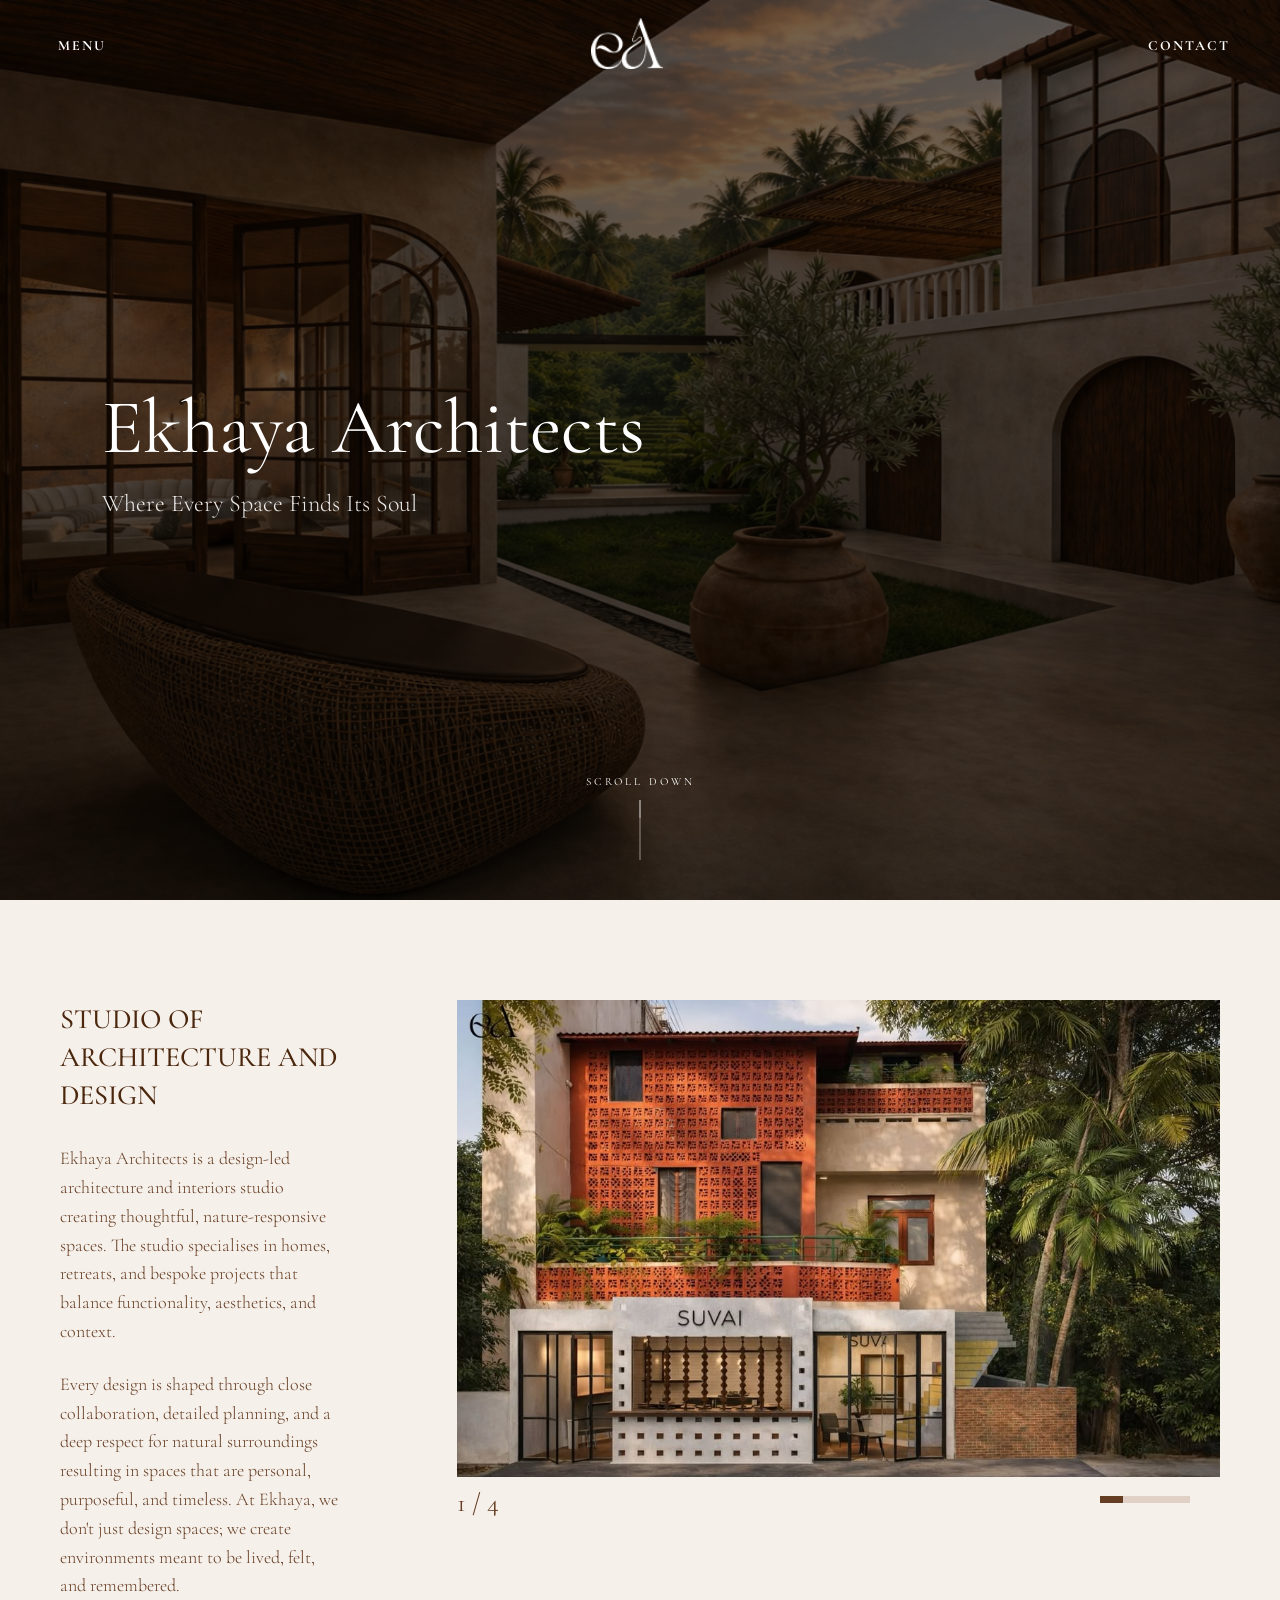
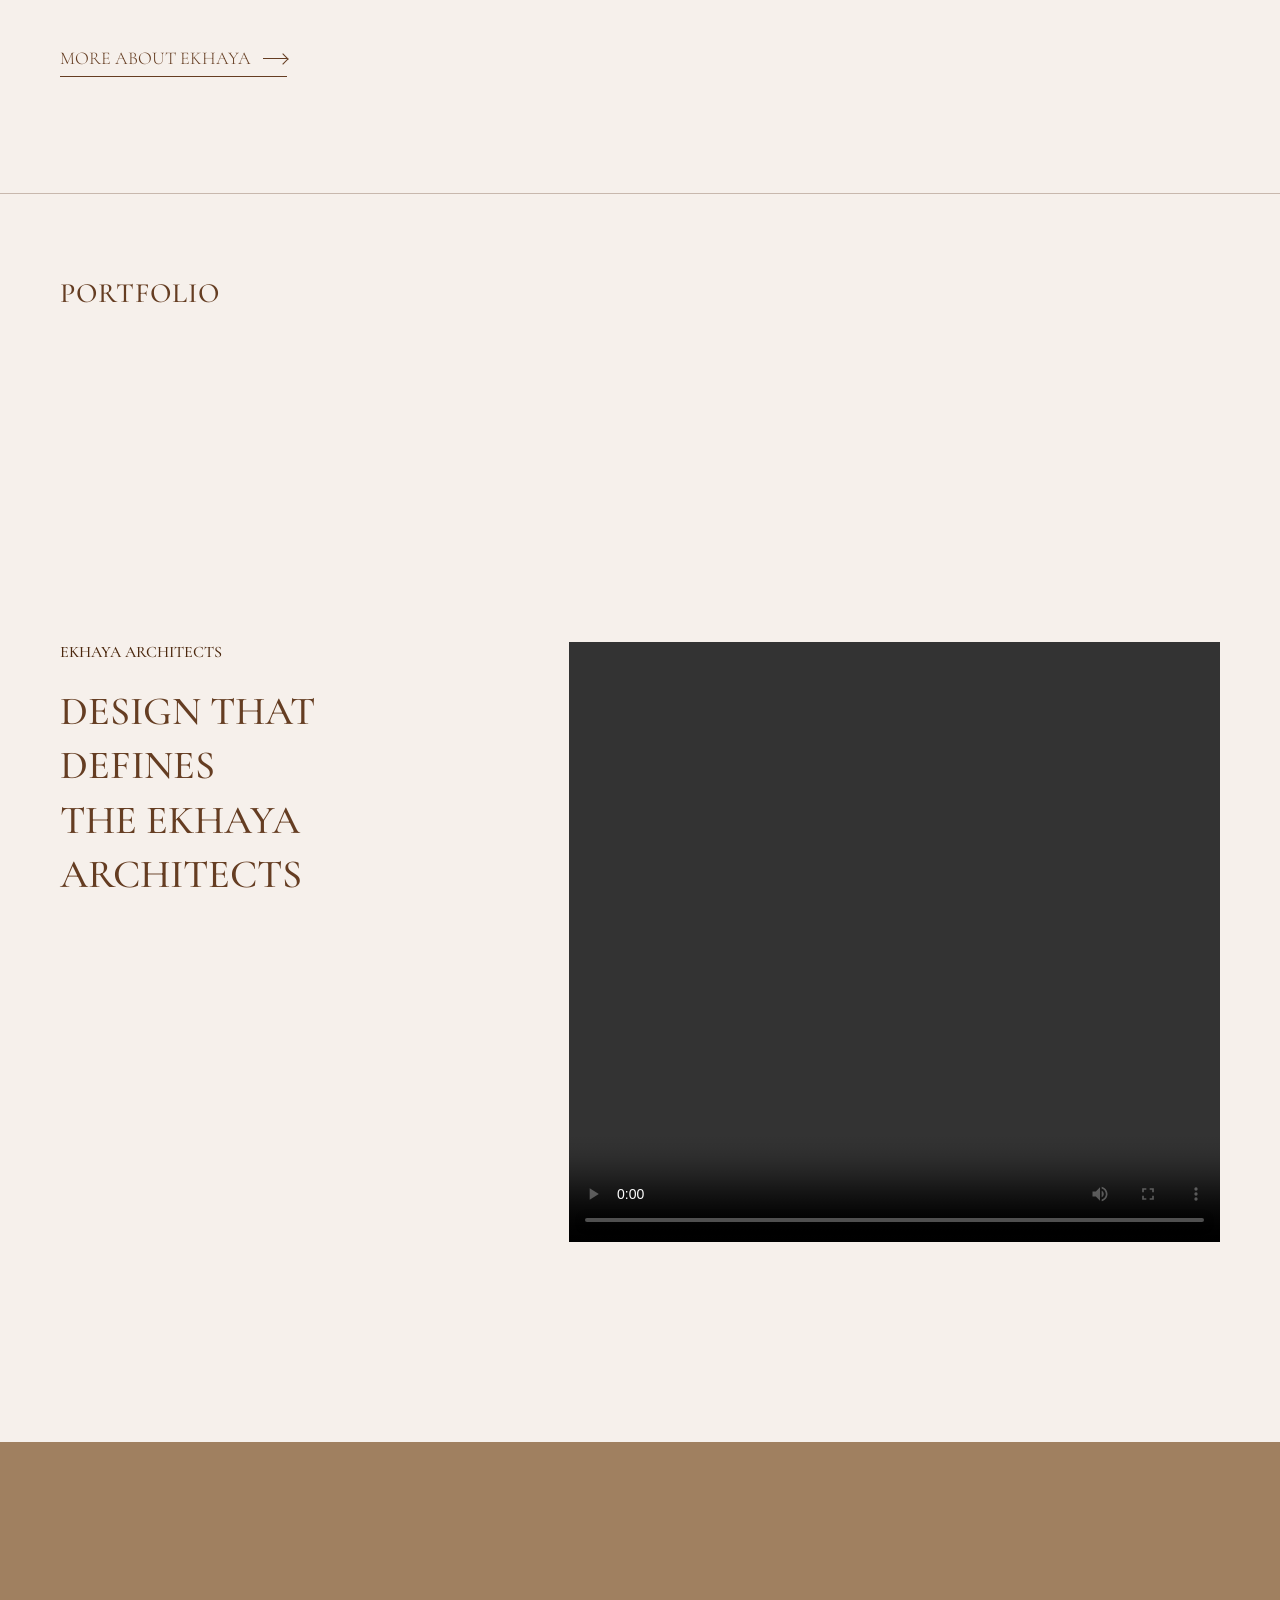
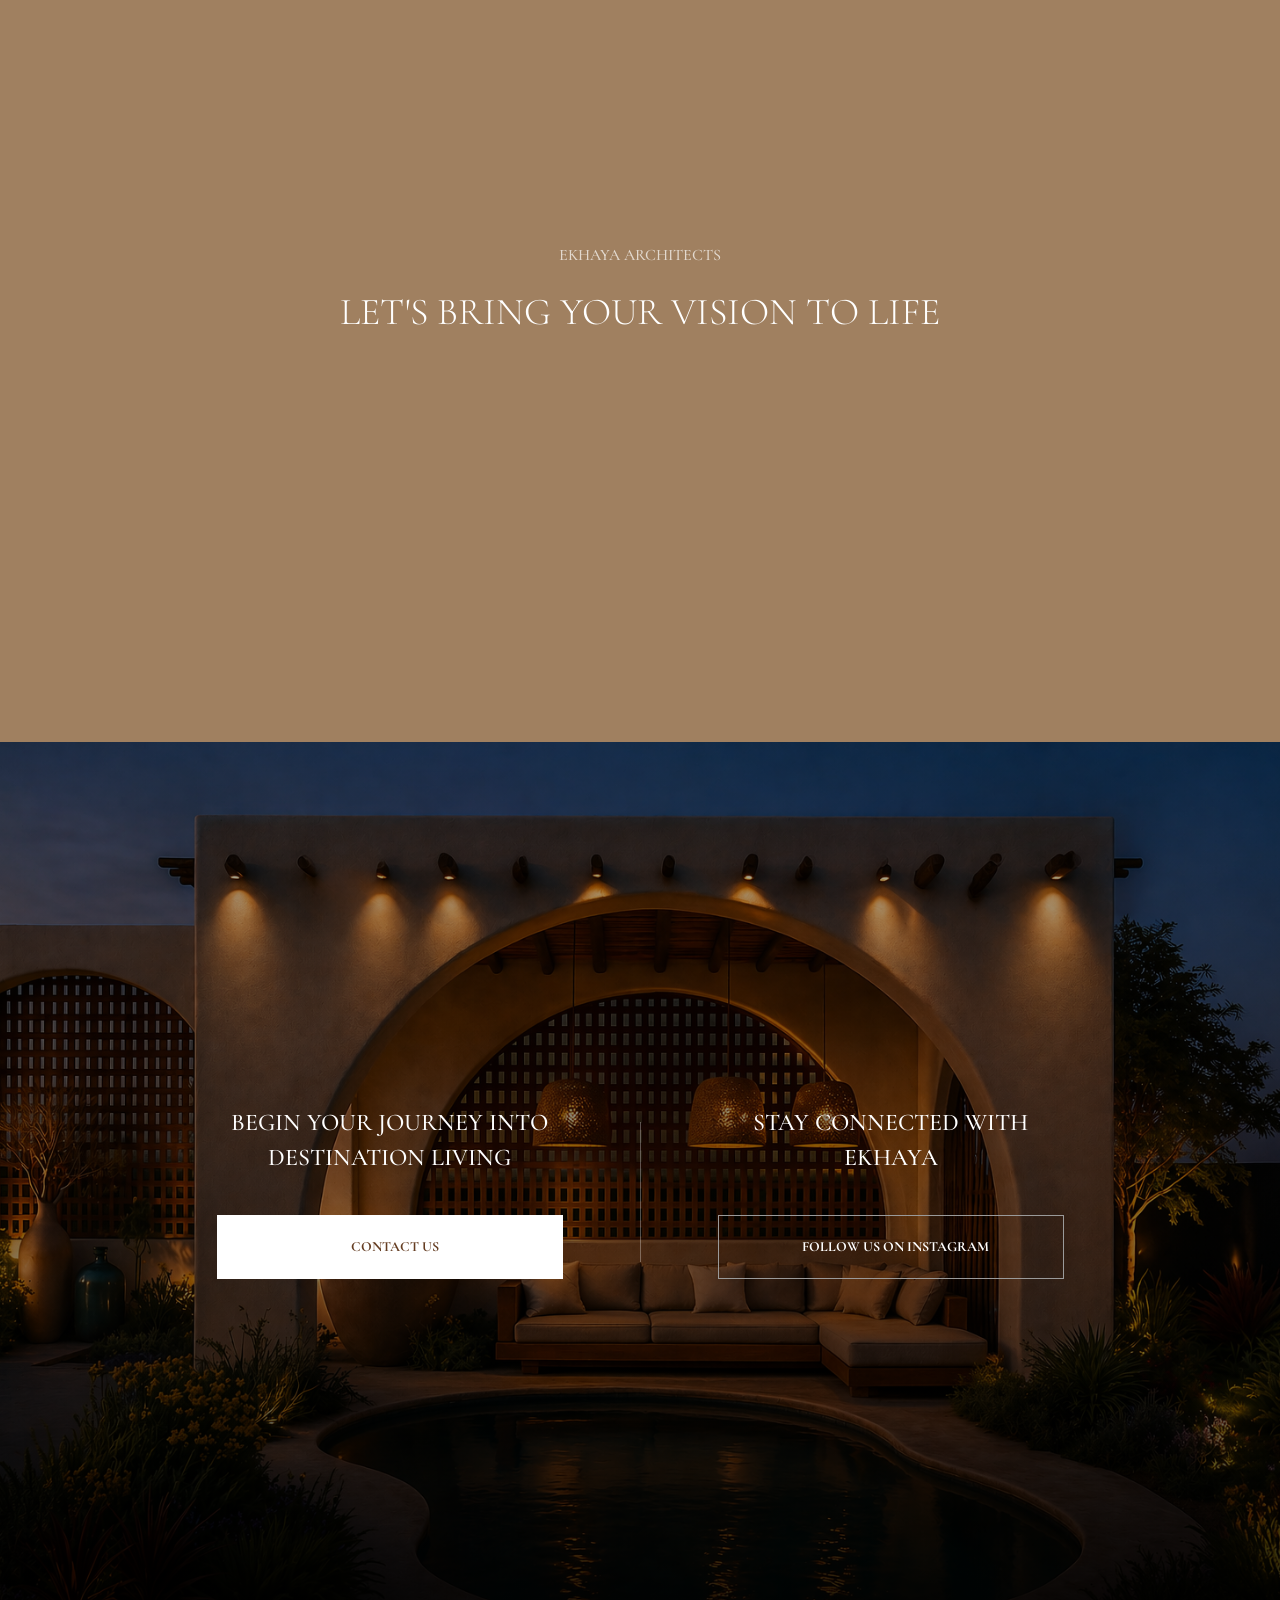
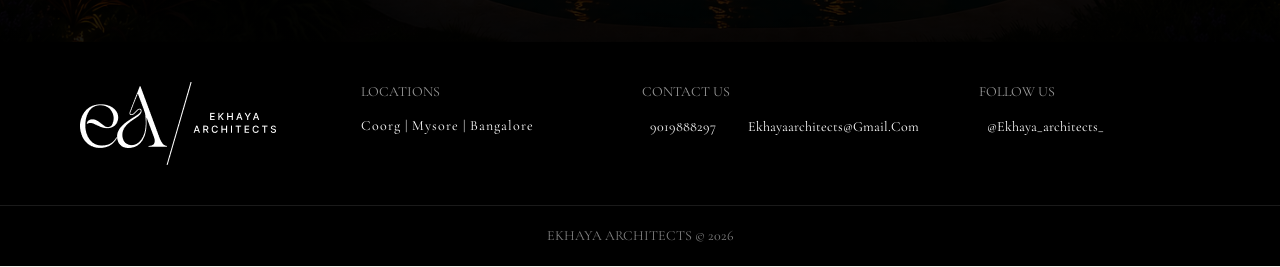
==== commit ebb6c865: "QA fixes" ====
--- a/index.html
+++ b/index.html
@@ -211,7 +211,7 @@
     <section id="team" class="team-section">
         <div class="team-container">
             <div class="team-video">
-                <video id="teamVideo" loop playsinline>
+                <video id="teamVideo" loop playsinline controls>
                     <source src="./images/EA WORK DAY.mp4" type="video/mp4">
                 </video>
             </div>
@@ -299,7 +299,7 @@
 
         <div class="or-divider"><span>or</span></div>
 
-        <form id="contactForm">
+        <form id="contactForm" action="https://formspree.io/f/xnqkvnzp" method="POST">
             <div class="form-row form-row--2">
                 <div class="form-field">
                     <label for="name">NAME<span class="required">*</span></label>
--- a/css/style.css
+++ b/css/style.css
@@ -18,7 +18,7 @@
     --color-cta-bg: #a08060;
 
     --font-serif: 'Cormorant Garamond', serif;
-    --font-sans: 'DM Sans', sans-serif;
+    --font-sans: 'Cormorant Garamond', sans-serif;
 
     --panel-width-menu: 325px;
     --panel-width-contact: 640px;
@@ -961,7 +961,7 @@
 
 .project-name {
     font-family: var(--font-serif);
-    font-size: 26px;
+    font-size: 24px;
     font-weight: 400;
     line-height: 100%;
     letter-spacing: 1.8%;
@@ -2127,176 +2127,85 @@
         flex-direction: column;
         gap: 0;
         width: 100%;
+        padding: 20px;
     }
 
     .project-row {
         display: grid;
         grid-template-columns: 40px 1fr 40px;
-        padding: 18px 0;
+        padding: 16px 20px;
         border-bottom: 1px solid var(--color-border);
         align-items: center;
-        margin: 0;
+        margin: 0 -20px;
+        background: transparent;
+        transition: background 0.3s ease;
+    }
+
+    /* Active/hovered row - peach/salmon background */
+    .project-row:hover {
+        background: #ffede4;
     }
 
     .project-num {
-        font-size: 13px;
+        font-size: 14px;
         font-family: var(--font-sans);
-        color: var(--color-text-muted);
+        color: var(--color-brown);
+        font-weight: 500;
     }
 
     .project-name {
-        font-size: 13px;
-        letter-spacing: 1px;
+        font-size: 14px;
+        letter-spacing: 0.5px;
         text-transform: uppercase;
+        color: var(--color-brown);
+        font-weight: 500;
     }
 
     .project-arrow {
-        font-size: 18px;
+        font-size: 20px;
         text-align: right;
-        opacity: 0.5;
+        color: var(--color-brown);
+        opacity: 0.6;
+        transition: opacity 0.3s ease;
+    }
+
+    .project-row:hover .project-arrow {
+        opacity: 1;
     }
 
     .project-meta-col {
         display: none;
     }
 
-    /* Portfolio Mobile Carousel - Match Reference */
+    /* Portfolio Mobile - Static List Only (No Carousel) */
     .portfolio-layout {
-        display: none;
+        display: block;
     }
 
     .portfolio-preview {
         display: none;
     }
 
-    .portfolio-carousel {
-        display: block;
-        width: 100%;
-    }
-
-    .portfolio-carousel-container {
-        position: relative;
-        width: calc(100% + 40px);
-        margin-left: -20px;
-        margin-right: -20px;
-        overflow: hidden;
-    }
-
-    .portfolio-carousel-track {
-        position: relative;
-        aspect-ratio: 4/3;
-        overflow: hidden;
-    }
-
-    .portfolio-carousel-image {
-        position: absolute;
-        inset: 0;
-        width: 100%;
-        height: 100%;
-        object-fit: cover;
-        opacity: 0;
-        transition: opacity 0.5s ease;
-    }
-
-    .portfolio-carousel-image.active {
-        opacity: 1;
-    }
-
-    /* Carousel arrows on image - like about page */
-    .portfolio-carousel-btn {
-        display: none;
-    }
-
-    /* Counter and progress on image bottom */
-    .portfolio-carousel-overlay {
-        display: flex;
-        padding: 20px;
-        display: flex;
-        justify-content: space-between;
-        align-items: center;
-        z-index: 5;
-    }
-
-    .portfolio-carousel-counter-img {
-        color: var(--color-brown-dark);
-        font-size: 18px;
-        font-family: var(--font-serif);
-    }
-
-    .portfolio-carousel-progress-img {
-        width: 80px;
-        height: 7px;
-        background: var(--color-border-light);
-        position: relative;
-    }
-
-    .portfolio-carousel-progress-fill {
-        height: 100%;
-        background: var(--color-brown-dark);
-        transition: width 0.3s ease;
-    }
-
-    .portfolio-carousel-nav {
-        display: flex;
-        align-items: center;
-        gap: 12px;
-        padding: 12px 0;
-        /* border-bottom: 1px solid var(--color-border); */
-        margin-top: 4px;
-    }
-
-    .portfolio-carousel-num {
-        font-family: var(--font-sans);
-        font-size: 13px;
-        font-weight: 400;
-        color: var(--color-brown);
-    }
-
-    .portfolio-carousel-name {
-        font-family: var(--font-sans);
-        font-size: 13px;
-        font-weight: 500;
-        color: var(--color-brown);
-        text-transform: uppercase;
-        letter-spacing: 0.5px;
-        flex: 1;
-    }
-
-    .portfolio-carousel-arrow {
-        font-size: 20px;
-        color: var(--color-brown);
-        cursor: pointer;
-        padding: 8px;
-        margin-right: -8px;
-    }
-
-    .portfolio-carousel-footer {
-        display: flex;
-        justify-content: space-between;
-        align-items: center;
-        padding: 12px 0;
-    }
-
-    .portfolio-carousel-counter {
-        font-family: var(--font-sans);
-        font-size: 13px;
-        color: var(--color-text-muted);
-    }
-
-    .portfolio-carousel-progress {
-        width: 50px;
-        height: 12px;
-        border: 1px solid rgba(0, 0, 0, 0.15);
-        background: transparent;
-        display: flex;
-        align-items: center;
-        padding: 2px;
-    }
-
+    /* Hide entire carousel section on mobile */
+    .portfolio-carousel,
+    .portfolio-carousel-container,
+    .portfolio-carousel-track,
+    .portfolio-carousel-image,
+    .portfolio-carousel-btn,
+    .portfolio-carousel-overlay,
+    .portfolio-carousel-nav,
+    .portfolio-carousel-footer,
+    .portfolio-carousel-counter-img,
+    .portfolio-carousel-progress-img,
+    .portfolio-carousel-progress-fill,
+    .portfolio-carousel-num,
+    .portfolio-carousel-name,
+    .portfolio-carousel-arrow,
+    .portfolio-carousel-footer,
+    .portfolio-carousel-counter,
+    .portfolio-carousel-progress,
     .portfolio-carousel-progress-bar {
-        height: 6px;
-        background: var(--color-brown);
-        transition: width 0.3s ease;
+        display: none !important;
     }
 
     /* Video Section */
@@ -2580,7 +2489,7 @@
 
     .panel--menu nav a {
         font-size: 14px;
-        font-family: DM sans-serif;
+        font-family: var(--font-serif);
         font-weight: 500;
         letter-spacing: 2px;
         text-transform: uppercase;
@@ -2995,7 +2904,7 @@
 
     font-size:26px;
 
-    font-family:"Cormorant Garamond",serif;
+    font-family:var(--font-serif);
 }
 .gallery-progress{
     position:absolute;
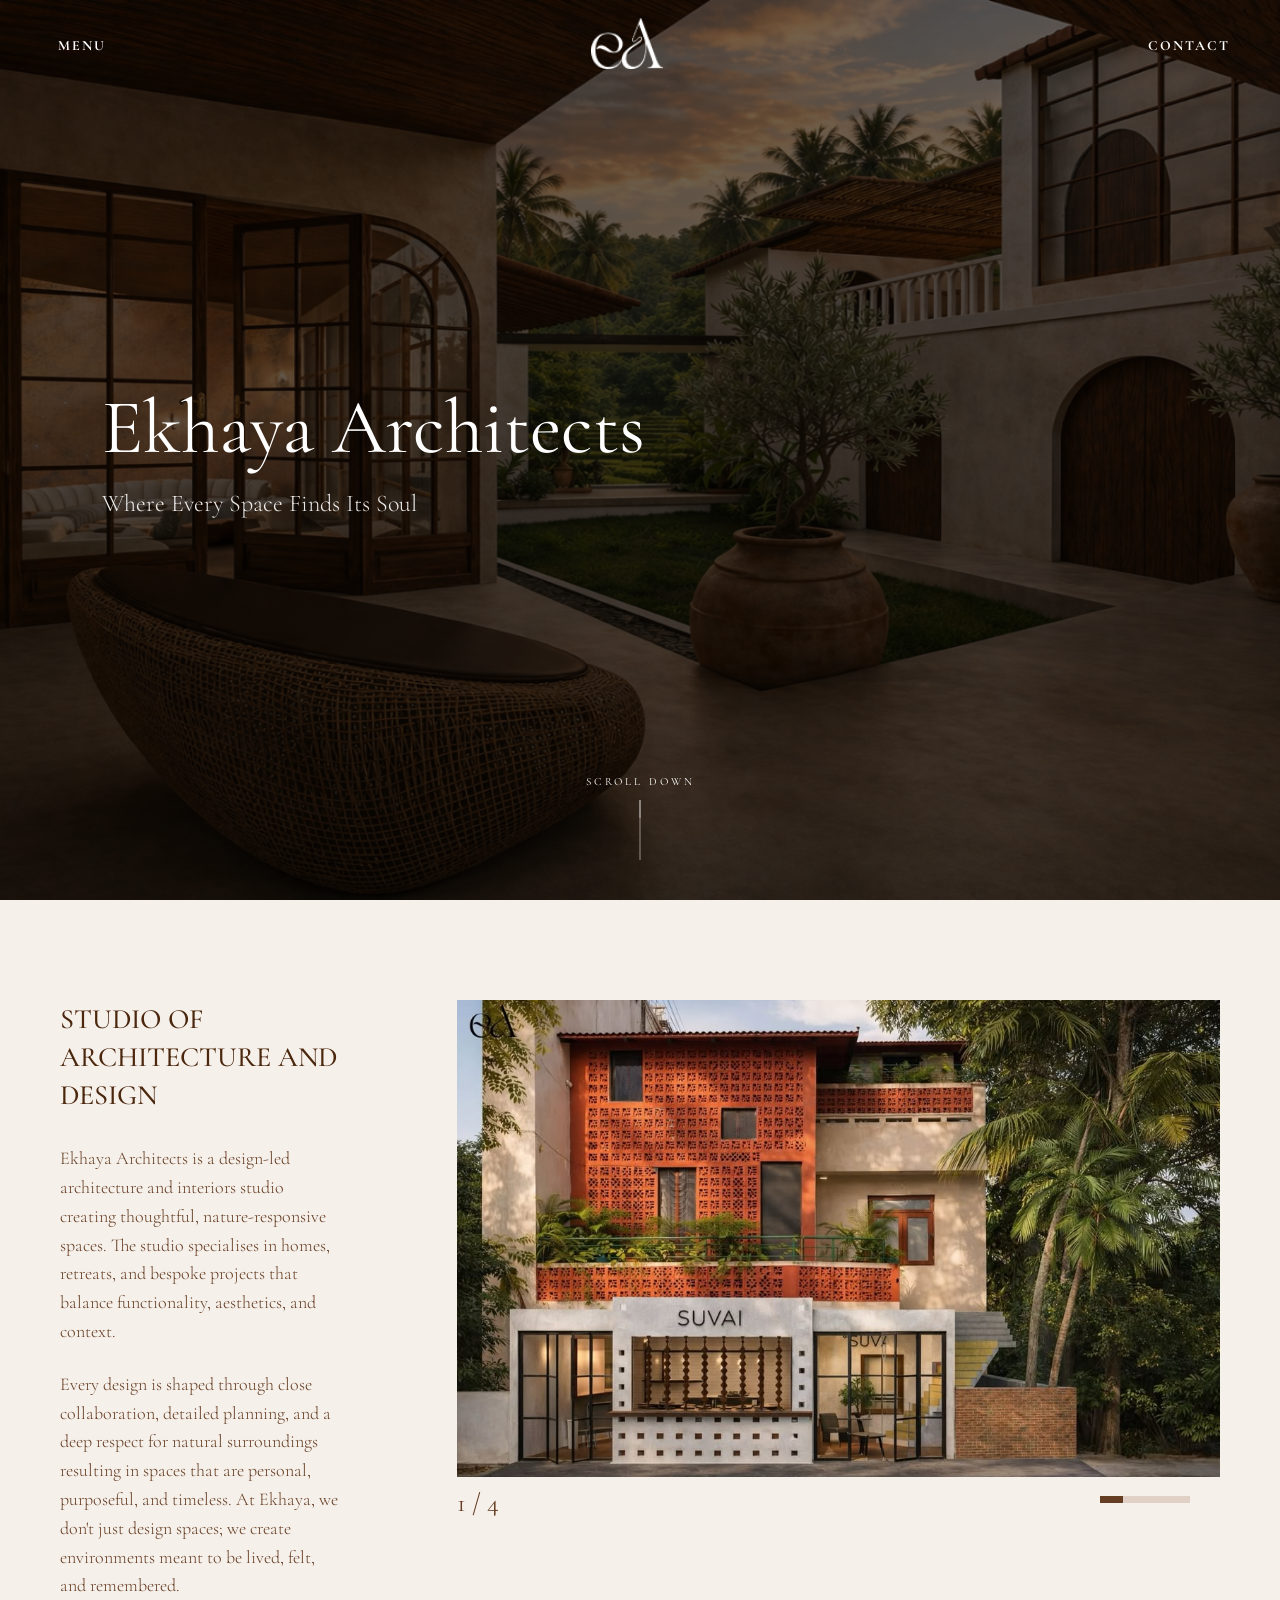
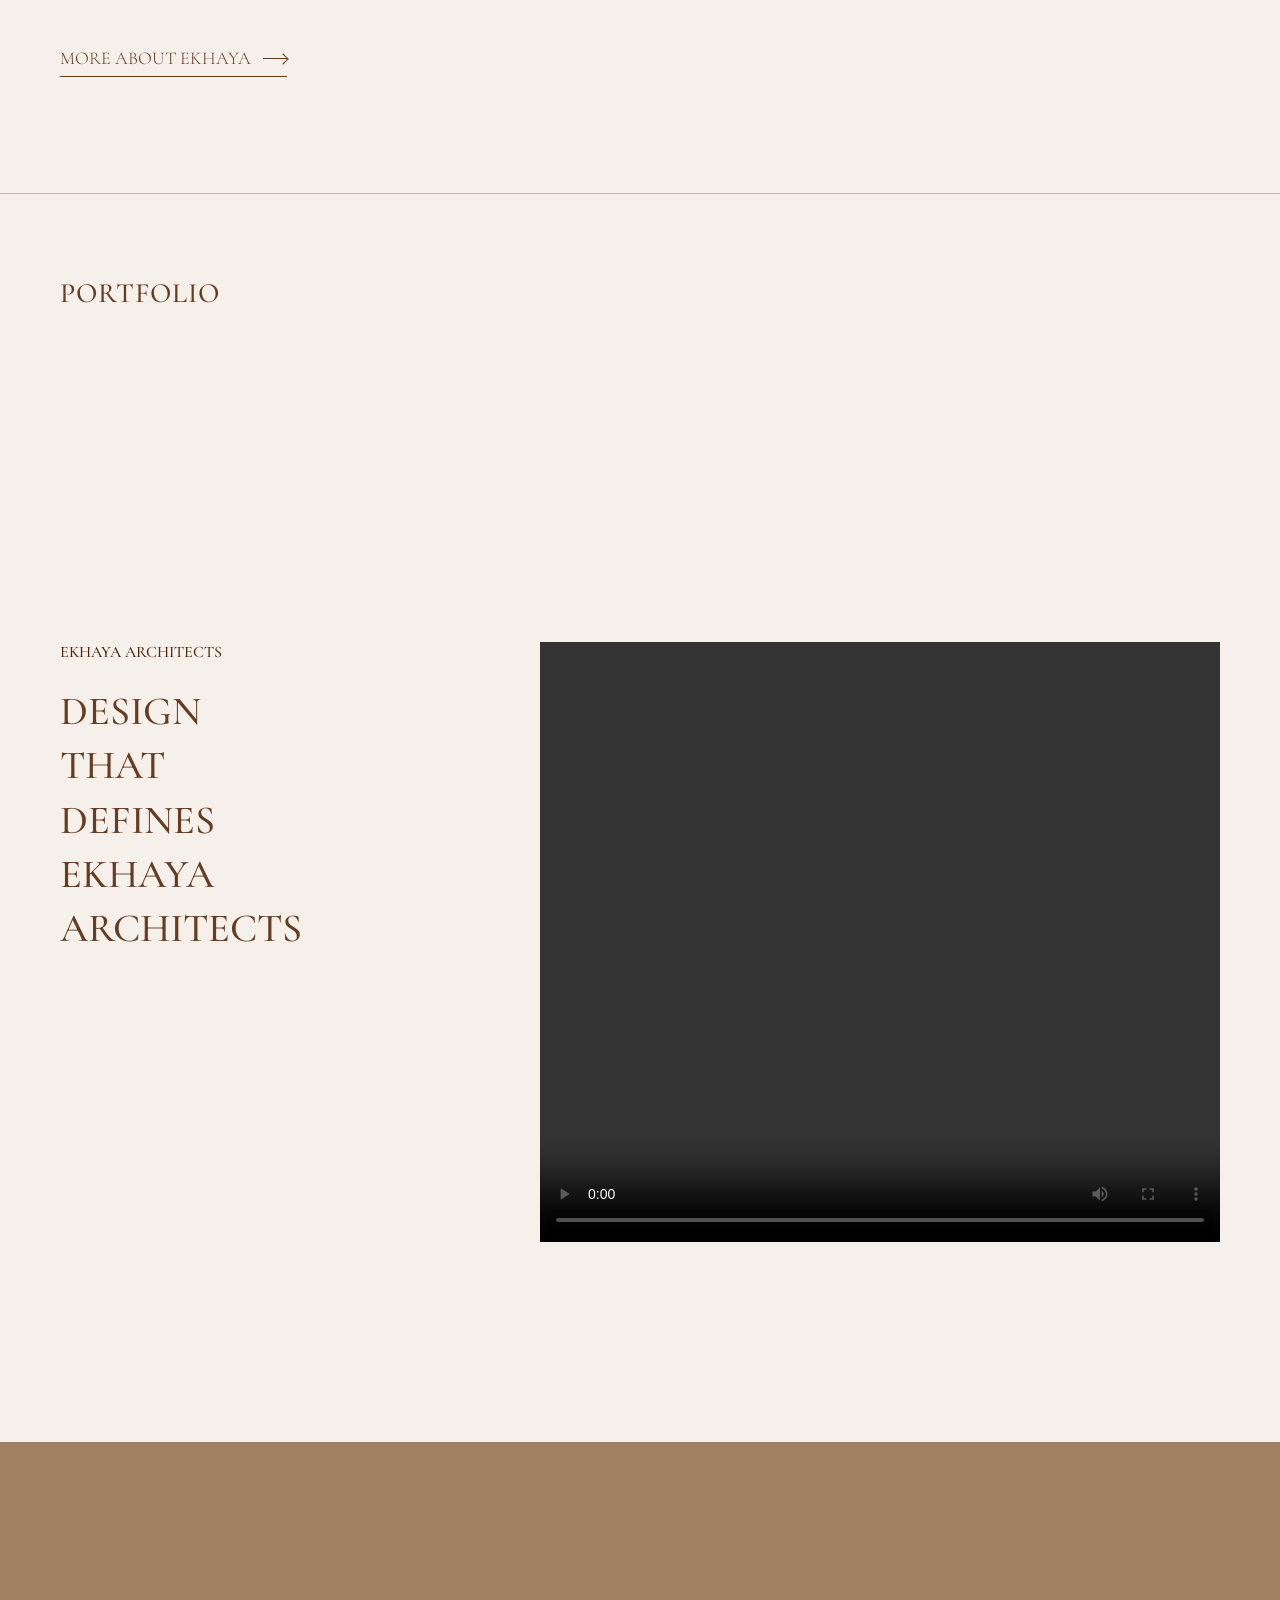
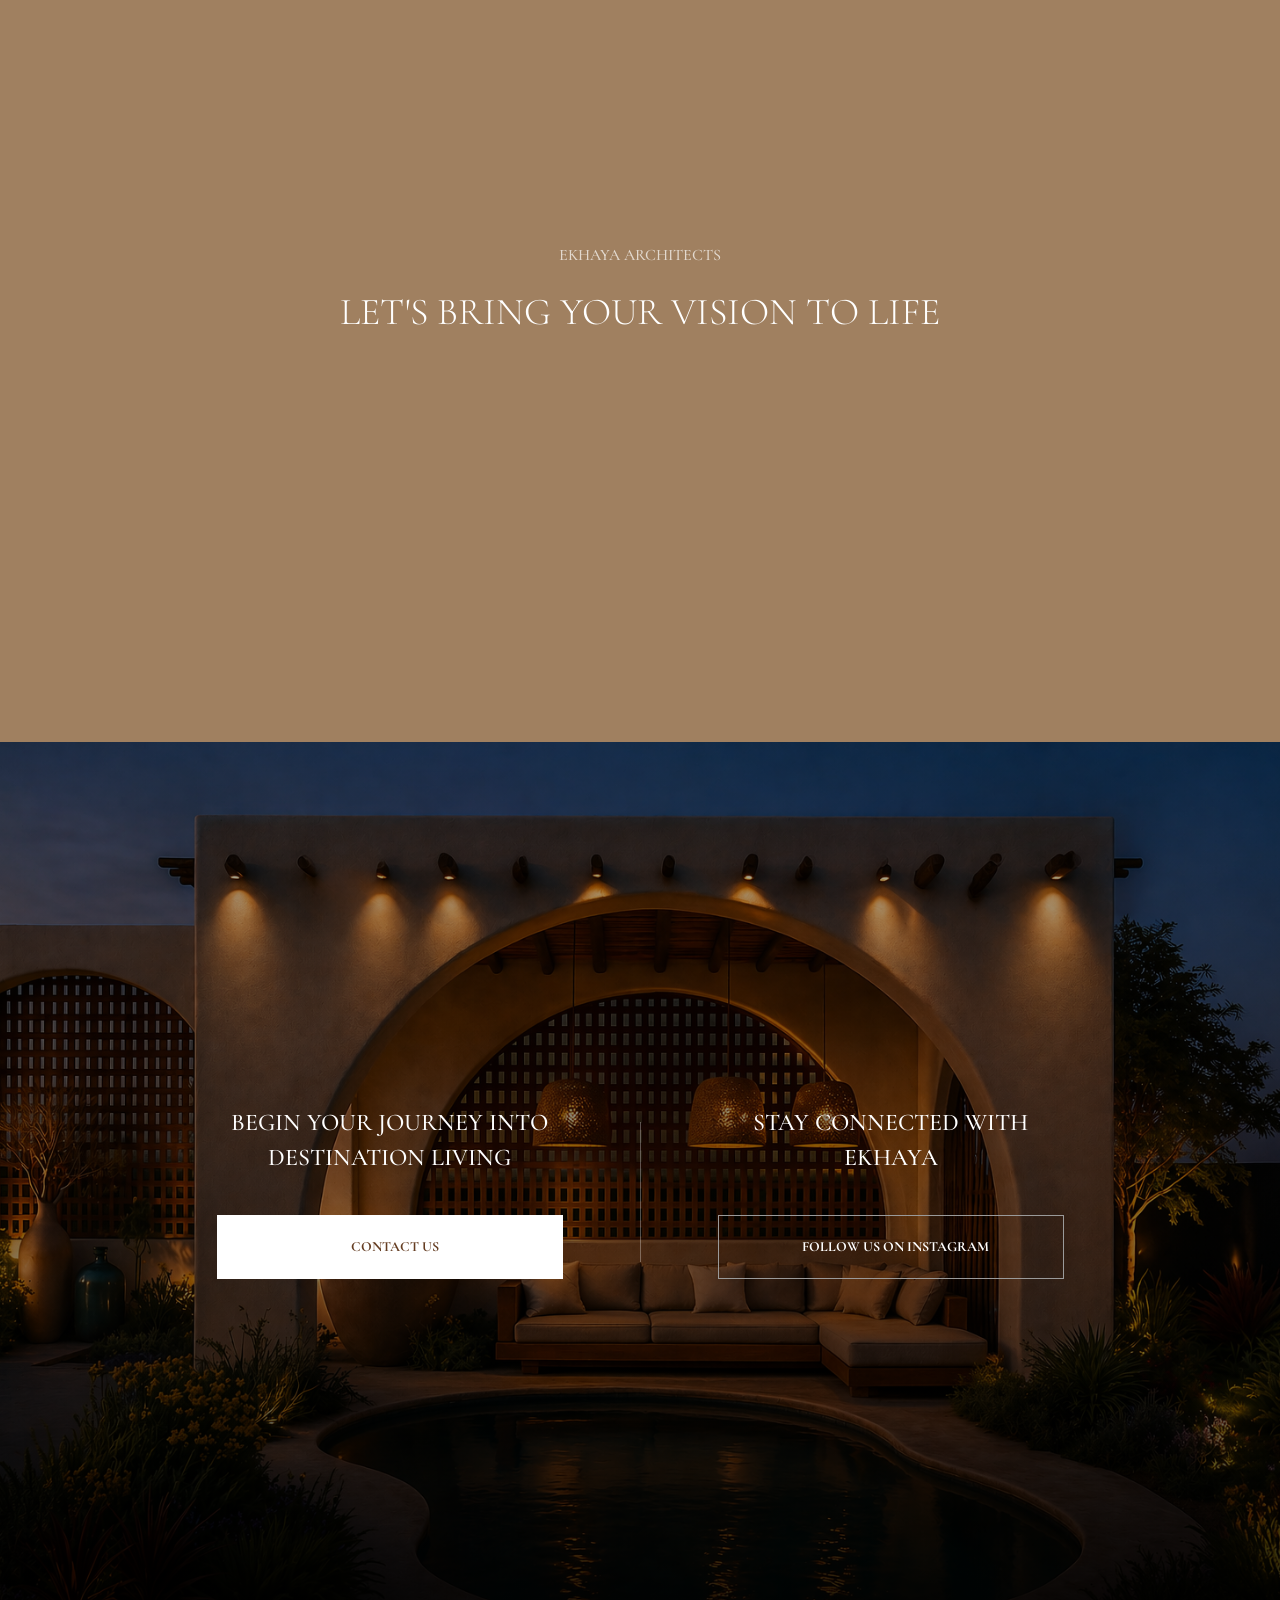
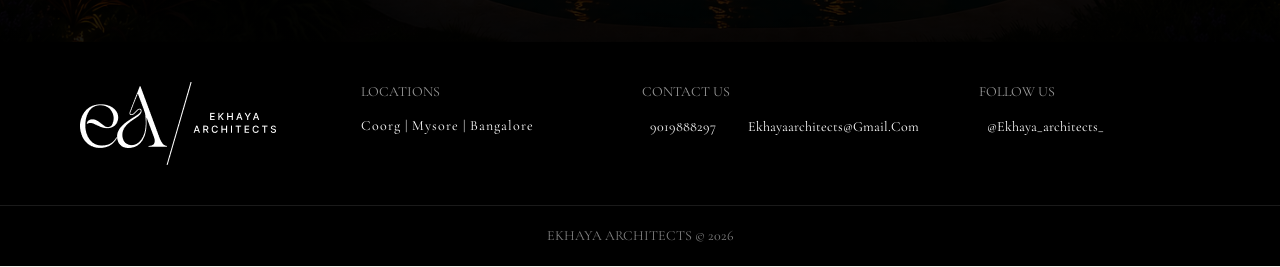
==== commit e6a19256: "QA fixes" ====
--- a/index.html
+++ b/index.html
@@ -217,7 +217,7 @@
             </div>
             <div class="team-content">
                 <span class="section-label-small">Ekhaya Architects</span>
-                <h2 class="team-title">Design That Defines<br>The Ekhaya Architects</h2>
+                <h2 class="team-title">Design That Defines<br> Ekhaya Architects</h2>
             </div>
         </div>
     </section>
--- a/css/style.css
+++ b/css/style.css
@@ -2047,7 +2047,7 @@
     }
 
     .gallery-progress {
-        right: 20px;
+        right: 0px;
         bottom: 20px;
         width: 80px;
     }
@@ -2770,7 +2770,7 @@
 
     /* CTA */
     .cta-title{
-        font-size: 22px;
+        font-size: 28px;
     }
 
     /* Footer */
@@ -2961,7 +2961,7 @@
 .gallery-progress{
 
 width:70px;
-
+right: 0px;
 bottom:10px;
 
 }
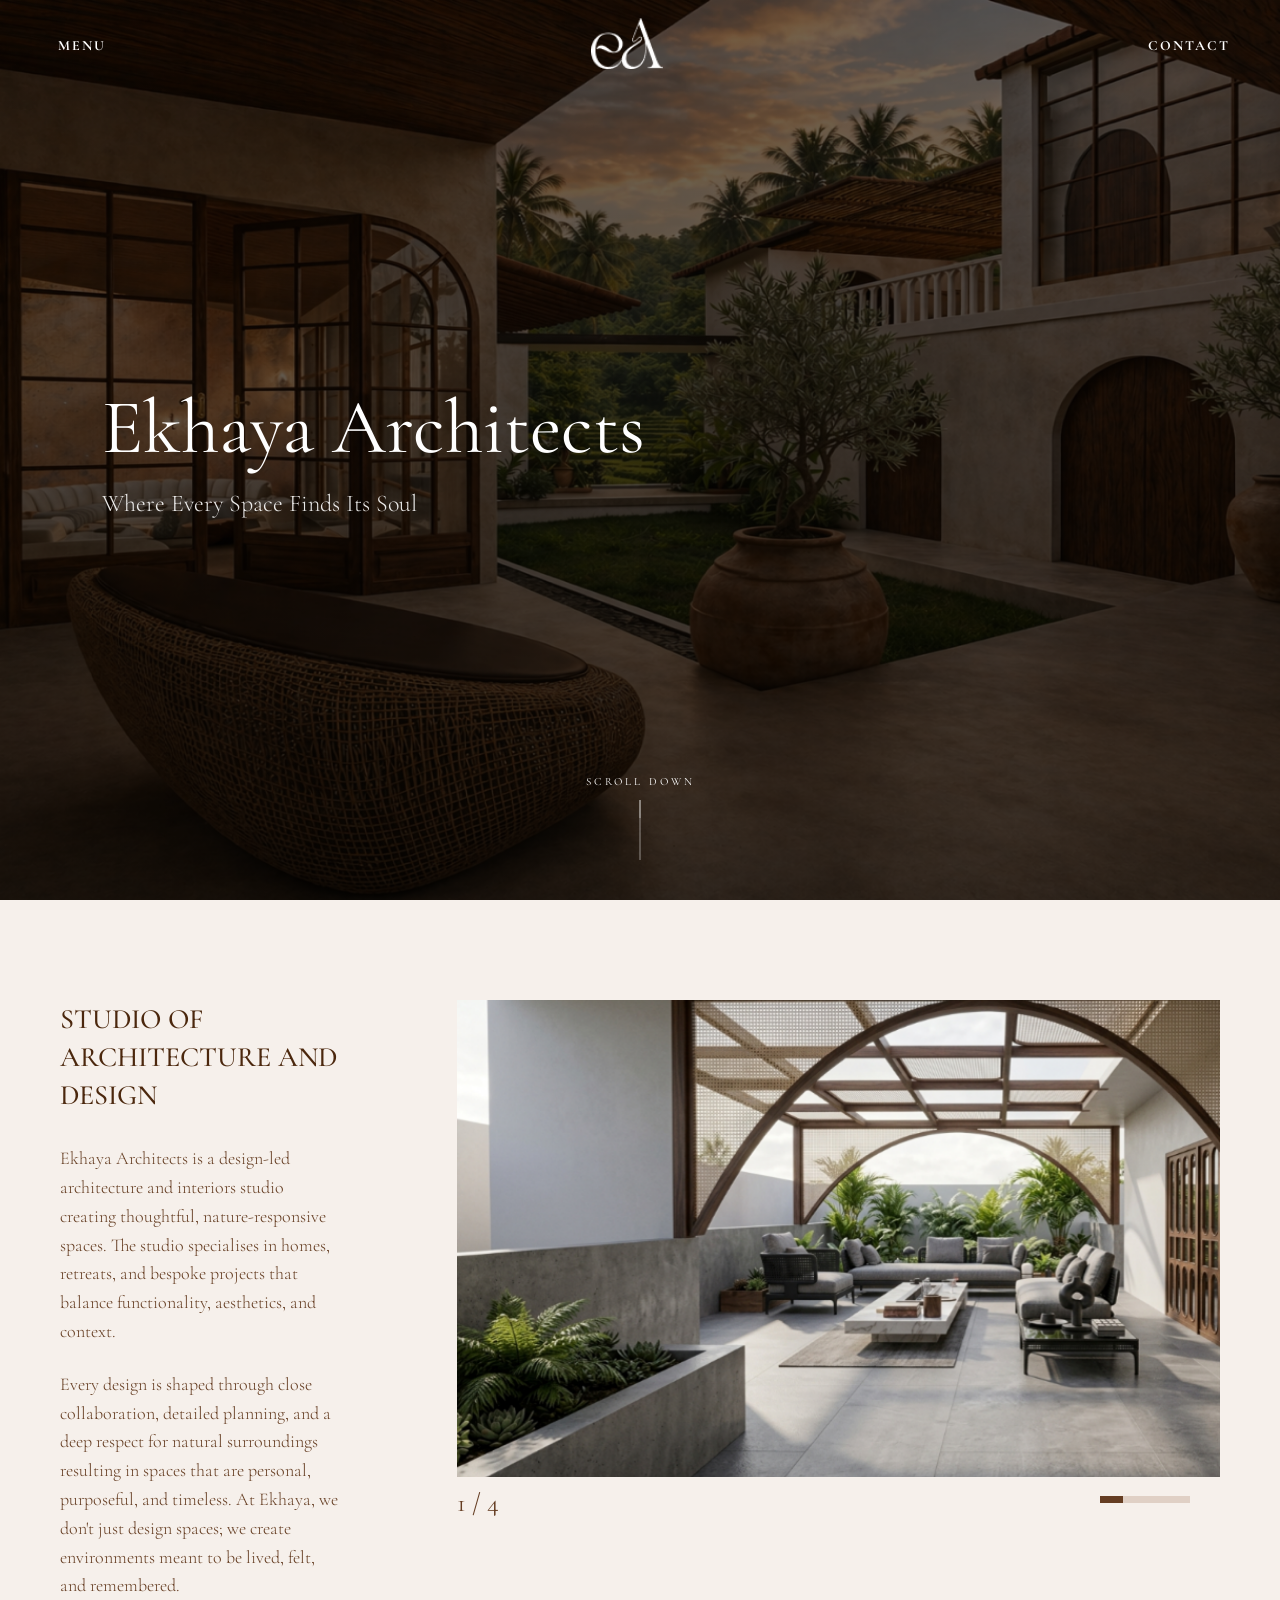
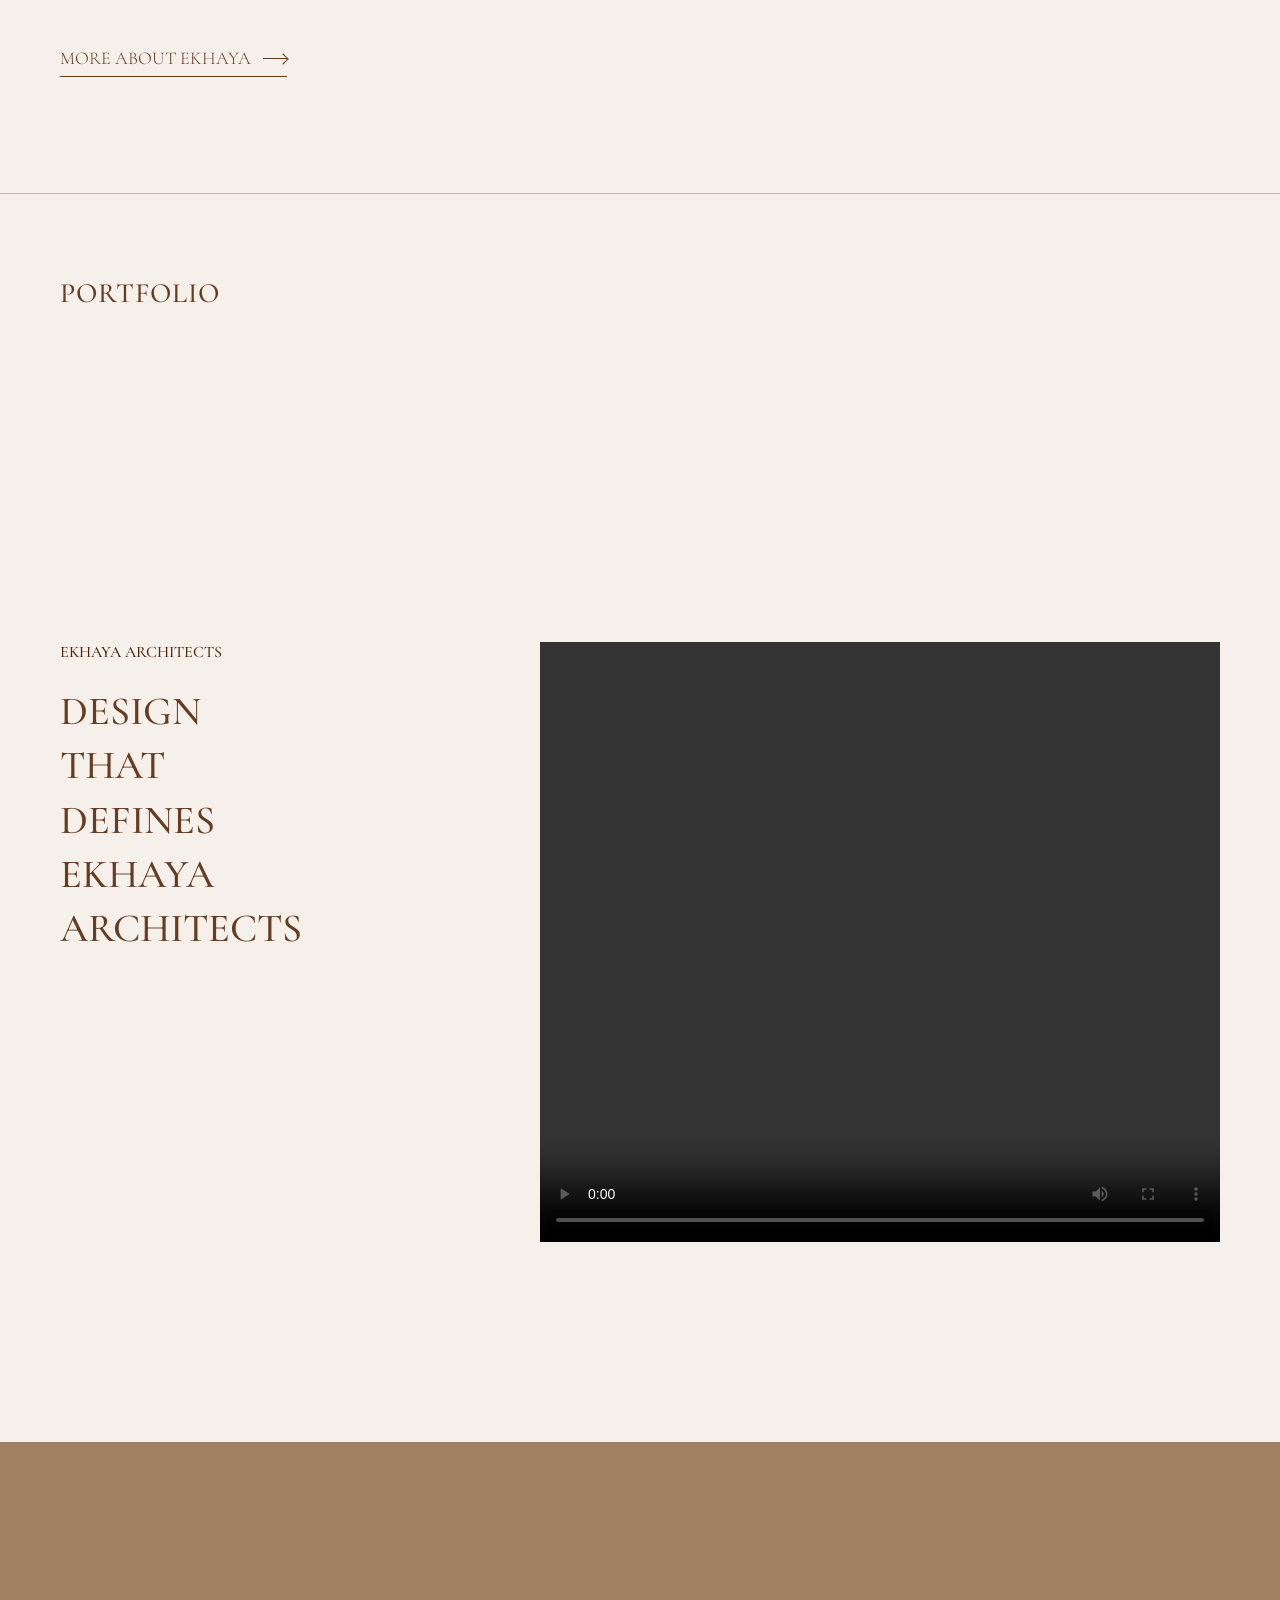
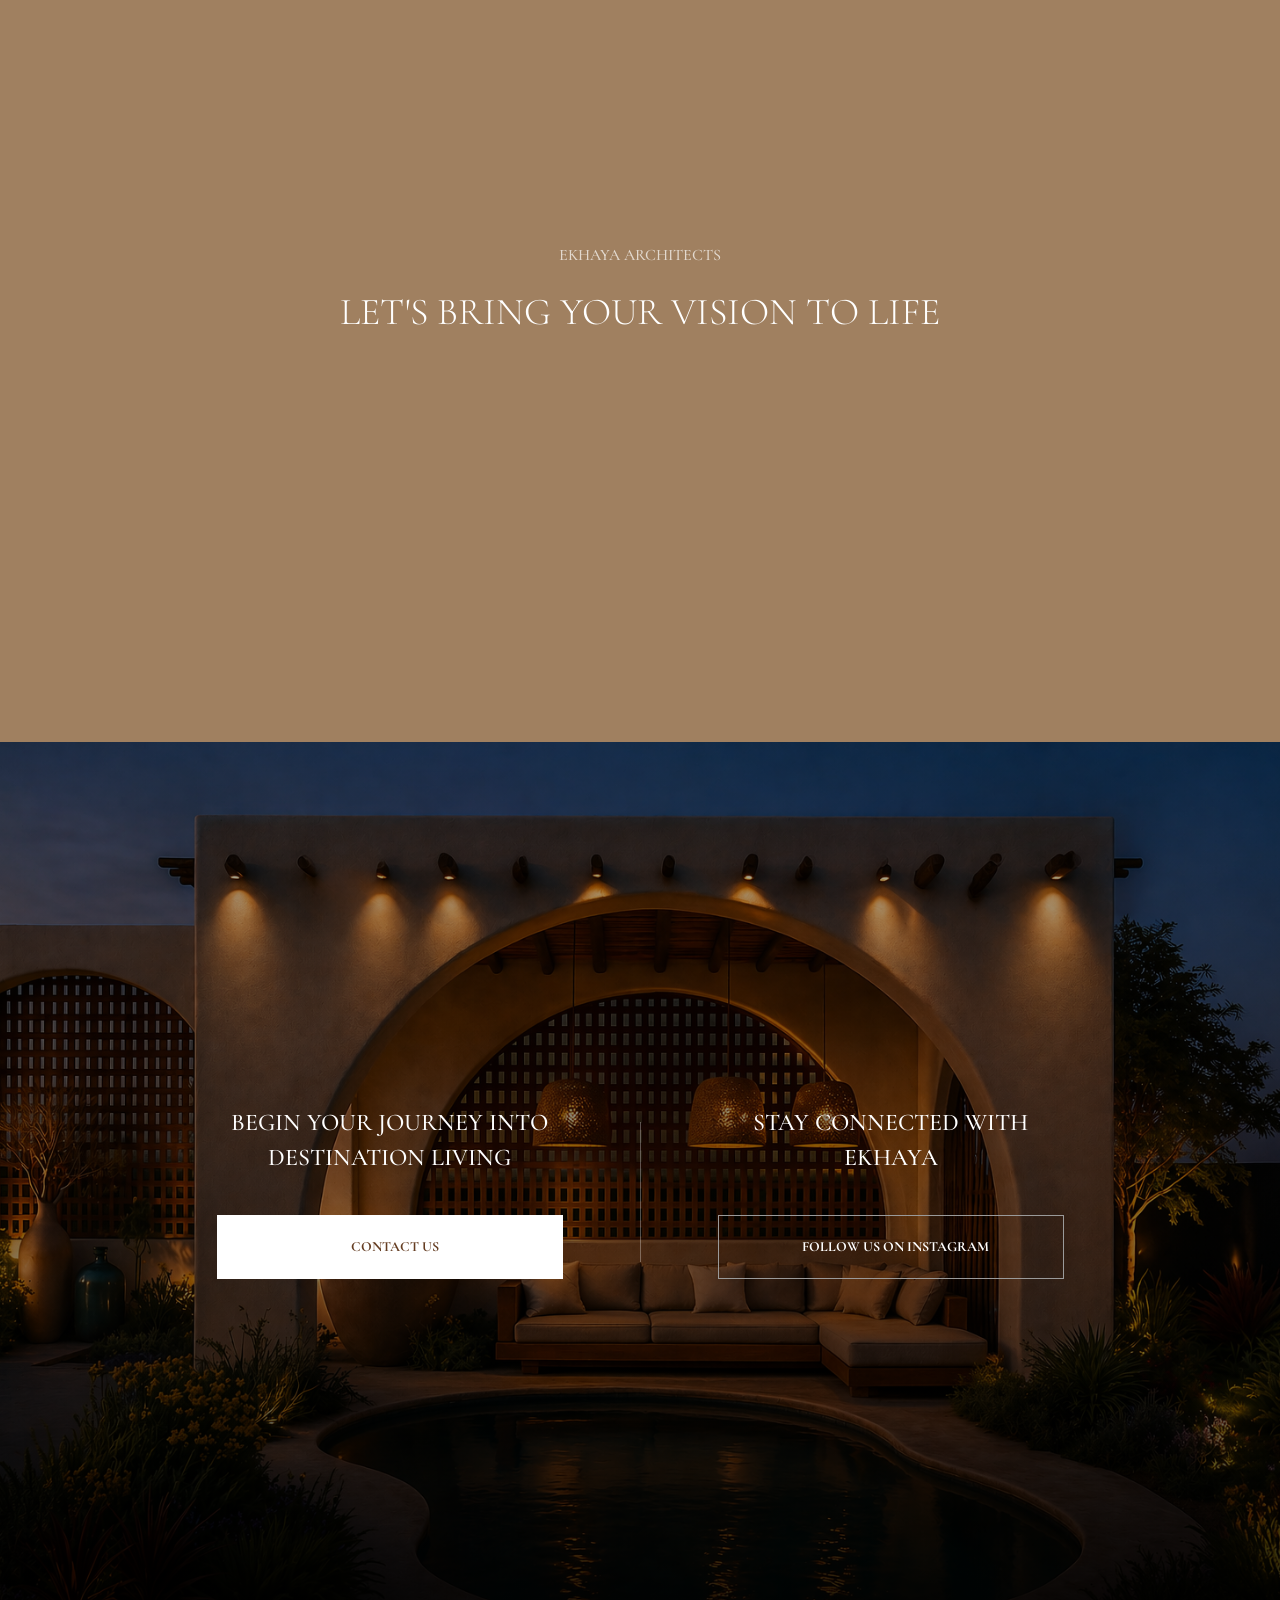
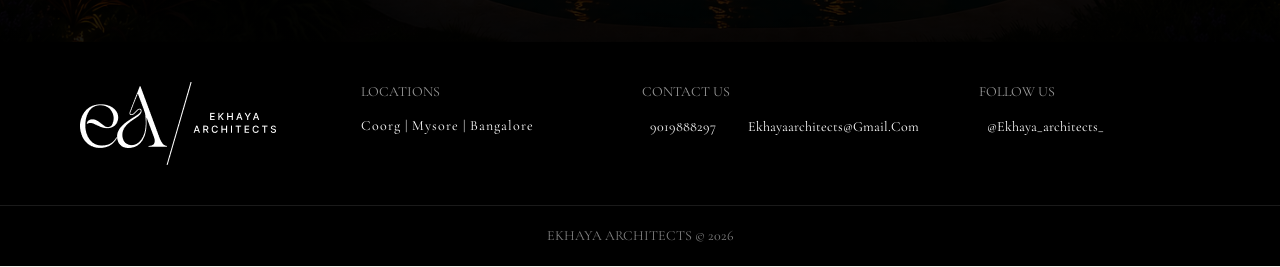
==== commit 50251f7a: "final push" ====
--- a/index.html
+++ b/index.html
@@ -114,13 +114,13 @@
 
         <div class="gallery-track">
 
-            <img src="./images/studio.jpg" class="gallery-image active">
-
-            <img src="./images/hatti.png" class="gallery-image">
-
-            <img src="./images/river.png" class="gallery-image">
-
-            <img src="./images/bg.png" class="gallery-image">
+            <img src="./images/studio.png" class="gallery-image active">
+
+            <img src="./images/Picture2 1.png" class="gallery-image">
+
+            <img src="./images/Picture3 1.png" class="gallery-image">
+
+            <img src="./images/Picture5 1.png" class="gallery-image">
 
         </div>
 
